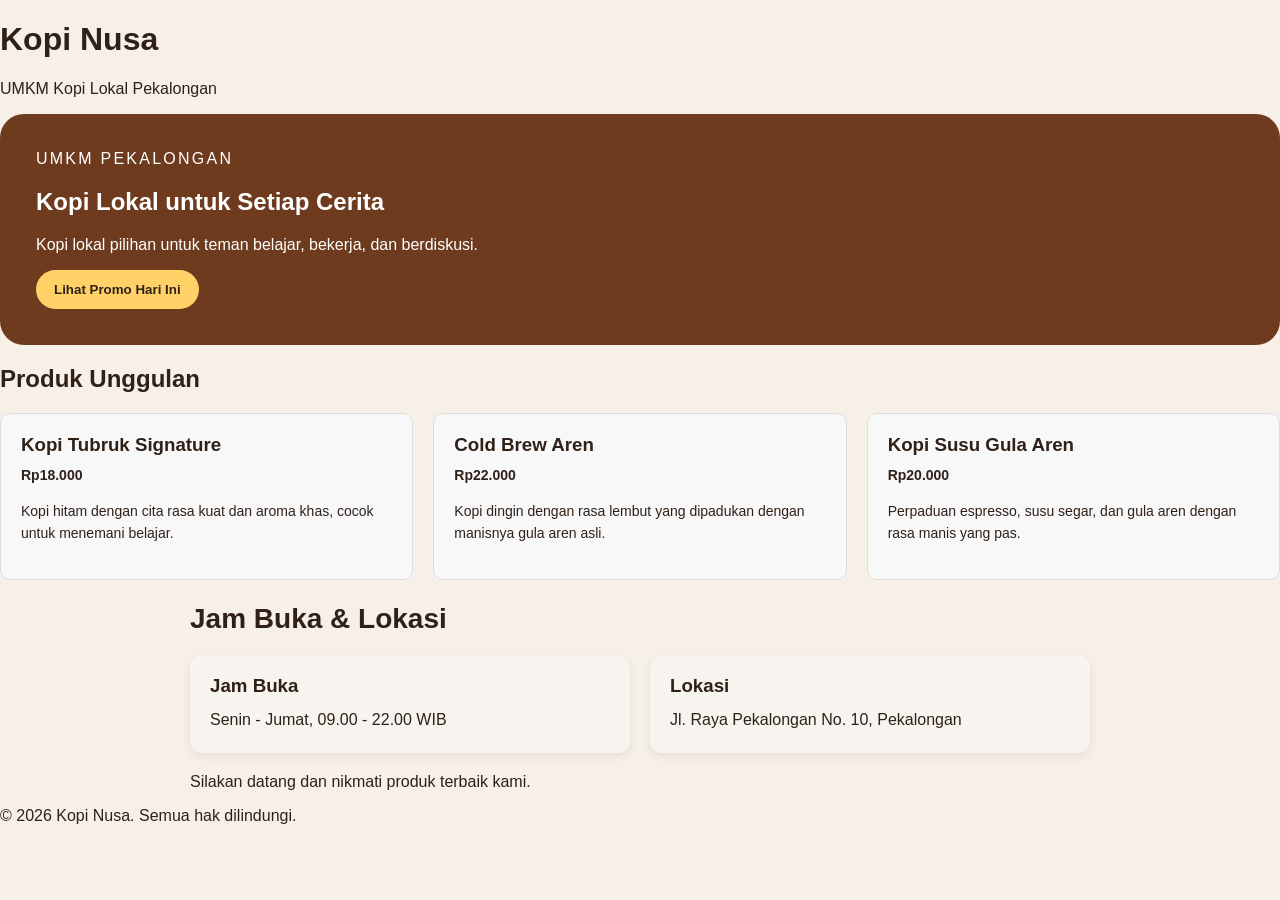
==== index.html @ c96f9584 "feat: tambah informasi lokasi UMKM" ====
<!DOCTYPE html>
<html lang="id">
<head>
    <meta charset="UTF-8">
    <meta name="viewport" content="width=device-width, initial-scale=1.0">
    <title>Kopi Nusa - Website UMKM</title>
    <link rel="stylesheet" href="css/style.css">
</head>
<body>

    <header class="header">
        <div class="container">
            <h1>Kopi Nusa</h1>
            <p>UMKM Kopi Lokal Pekalongan</p>
        </div>
    </header>

    <main>
        <section class="hero">
            <div class="container">
                <p class="eyebrow">UMKM Pekalongan</p>
                <h2>Kopi Lokal untuk Setiap Cerita</h2>
                <p>
                    Kopi lokal pilihan untuk teman belajar,
                    bekerja, dan berdiskusi.
                </p>
                <button id="promoButton" type="button">
                    Lihat Promo Hari Ini
                </button>
            </div>
        </section>

        <section class="produk-section">
            <div class="container">
                <h2>Produk Unggulan</h2>

                <div class="produk">

                    <article class="card">
                        <h3>Kopi Tubruk Signature</h3>
                        <p class="harga">Rp18.000</p>
                        <p>
                            Kopi hitam dengan cita rasa kuat dan
                            aroma khas, cocok untuk menemani belajar.
                        </p>
                    </article>

                    <article class="card">
                        <h3>Cold Brew Aren</h3>
                        <p class="harga">Rp22.000</p>
                        <p>
                            Kopi dingin dengan rasa lembut yang
                            dipadukan dengan manisnya gula aren asli.
                        </p>
                    </article>

                    <article class="card">
                        <h3>Kopi Susu Gula Aren</h3>
                        <p class="harga">Rp20.000</p>
                        <p>
                            Perpaduan espresso, susu segar, dan
                            gula aren dengan rasa manis yang pas.
                        </p>
                    </article>

                </div>
            </div>
        </section>

        <section class="info-section" id="info">
            <div class="container">
                <h2>Jam Buka & Lokasi</h2>

                <div class="info-card">

                    <article class="info-item">
                        <h3>Jam Buka</h3>
                        <p>Senin - Jumat, 09.00 - 22.00 WIB</p>
                    </article>

                    <article class="info-item">
                        <h3>Lokasi</h3>
                        <p>Jl. Raya Pekalongan No. 10, Pekalongan</p>
                    </article>

                </div>

                <p class="closing-text">
                    Silakan datang dan nikmati produk terbaik kami.
                </p>
            </div>
        </section>

    </main>

    <footer class="footer">
        <p>&copy; 2026 Kopi Nusa. Semua hak dilindungi.</p>
    </footer>

    <script src="js/script.js"></script>
</body>
</html>
---- css/style.css ----
body {
  margin: 0;
  color: #2f2118;
  background: #f6f0e8;
  font-family: Arial, sans-serif;
}

.page {
  max-width: 920px;
  margin: 0 auto;
  padding: 32px 20px;
}

.hero {
  padding: 36px;
  color: white;
  background: #6f3b1f;
  border-radius: 24px;
}

.eyebrow {
  margin: 0 0 8px;
  letter-spacing: 0.14em;
  text-transform: uppercase;
}

.products {
  padding-left: 1.2rem;
}

button {
  padding: 12px 18px;
  color: #2f2118;
  font-weight: 700;
  cursor: pointer;
  background: #ffd166;
  border: 0;
  border-radius: 999px;
}

.info-section {
    max-width: 900px;
    margin:  auto;
    padding: 0 40px;
}

.info-section h2 {
    font-size: 28px;
    margin-bottom: 20px;
}

.info-card {
    display: flex;
    gap: 20px;
}

.info-item {
    flex: 1;
    background-color: #f7f3ef;
    padding: 20px;
    border-radius: 12px;
    box-shadow: 0 3px 10px rgba(0, 0, 0, 0.08);
}

.info-item h3 {
    margin-top: 0;
    margin-bottom: 10px;
}

.info-item p {
    margin: 0;
    line-height: 1.6;
}

.closing-text {
    margin-top: 20px;
}

.produk {
    display: flex;
    gap: 20px;
    flex-wrap: wrap;
}

.card {
    flex: 1;
    min-width: 200px;
    padding: 20px;
    background-color: #f8f8f8;
    border-radius: 10px;
    border: 1px solid #ddd;
}

.card h3 {
    margin-top: 0;
    margin-bottom: 8px;
}

.card p {
    line-height: 1.6;
    font-size: 14px;
}

.card .harga {
    font-weight: bold;
    margin: 5px 0 10px;
}
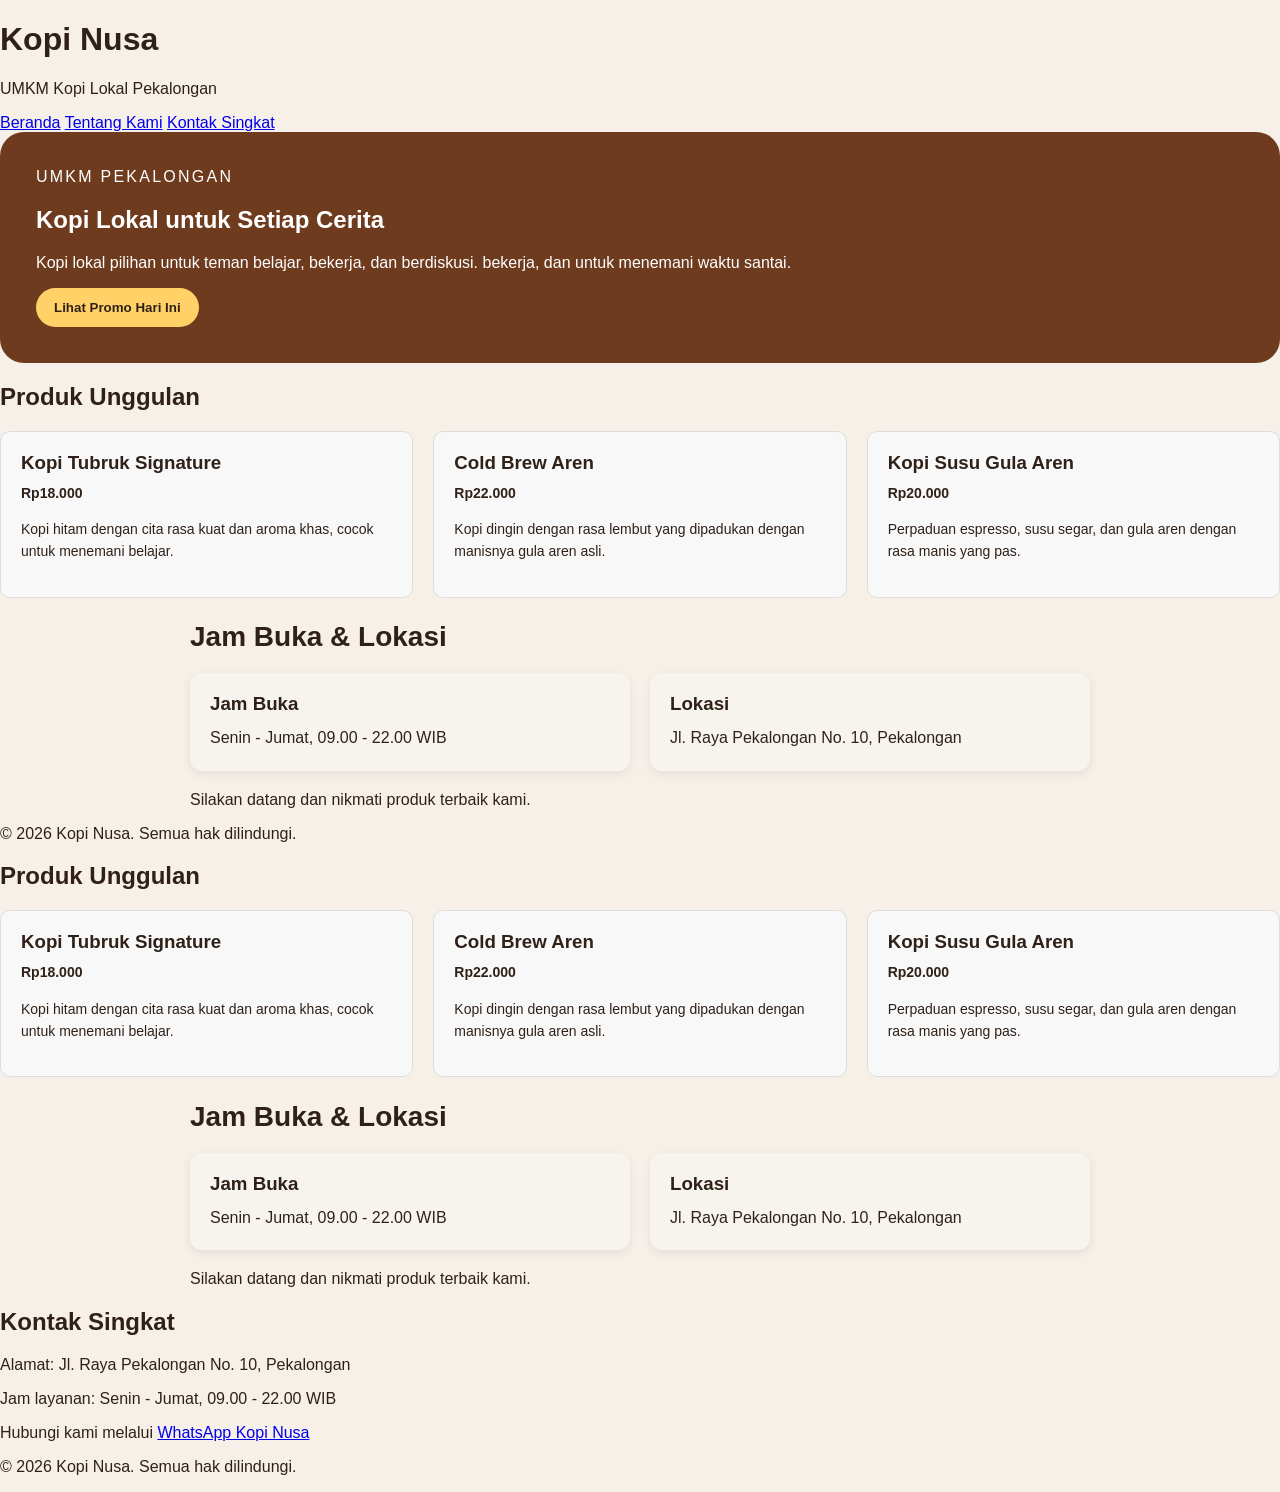
==== commit 047e4a8c: "P02 - perbaikan website" ====
--- a/index.html
+++ b/index.html
@@ -12,6 +12,12 @@
         <div class="container">
             <h1>Kopi Nusa</h1>
             <p>UMKM Kopi Lokal Pekalongan</p>
+            <nav aria-label="Navigasi utama">
+                <a href="index.html">Beranda</a>
+                <a href="tentang.html">Tentang Kami</a>
+                <a href="#kontak">Kontak Singkat</a>
+            </nav>
+
         </div>
     </header>
 
@@ -23,6 +29,8 @@
                 <p>
                     Kopi lokal pilihan untuk teman belajar,
                     bekerja, dan berdiskusi.
+                    bekerja, dan untuk menemani waktu santai.
+
                 </p>
                 <button id="promoButton" type="button">
                     Lihat Promo Hari Ini
@@ -100,3 +108,95 @@
     <script src="js/script.js"></script>
 </body>
 </html>
+
+        <section class="produk-section">
+            <div class="container">
+                <h2>Produk Unggulan</h2>
+
+                <div class="produk">
+
+                    <article class="card">
+                        <h3>Kopi Tubruk Signature</h3>
+                        <p class="harga">Rp18.000</p>
+                        <p>
+                            Kopi hitam dengan cita rasa kuat dan
+                            aroma khas, cocok untuk menemani belajar.
+                        </p>
+                    </article>
+
+                    <article class="card">
+                        <h3>Cold Brew Aren</h3>
+                        <p class="harga">Rp22.000</p>
+                        <p>
+                            Kopi dingin dengan rasa lembut yang
+                            dipadukan dengan manisnya gula aren asli.
+                        </p>
+                    </article>
+
+                    <article class="card">
+                        <h3>Kopi Susu Gula Aren</h3>
+                        <p class="harga">Rp20.000</p>
+                        <p>
+                            Perpaduan espresso, susu segar, dan
+                            gula aren dengan rasa manis yang pas.
+                        </p>
+                    </article>
+
+                </div>
+            </div>
+        </section>
+        
+        <section class="info-section" id="info">
+            <div class="container">
+                <h2>Jam Buka & Lokasi</h2>
+
+                <div class="info-card">
+
+                    <article class="info-item">
+                        <h3>Jam Buka</h3>
+                        <p>Senin - Jumat, 09.00 - 22.00 WIB</p>
+                    </article>
+
+                    <article class="info-item">
+                        <h3>Lokasi</h3>
+                        <p>Jl. Raya Pekalongan No. 10, Pekalongan</p>
+                    </article>
+
+                </div>
+
+                <p class="closing-text">
+                    Silakan datang dan nikmati produk terbaik kami.
+                </p>
+            </div>
+        </section>
+
+        </section>
+
+<section class="kontak-section" id="kontak">
+    <div class="container">
+        <h2>Kontak Singkat</h2>
+
+        <p>Alamat: Jl. Raya Pekalongan No. 10, Pekalongan</p>
+        <p>Jam layanan: Senin - Jumat, 09.00 - 22.00 WIB</p>
+
+        <p>
+            Hubungi kami melalui
+            <a href="https://wa.me/085701962566">
+                WhatsApp Kopi Nusa
+            </a>
+        </p>
+    </div>
+</section>
+
+</main>
+
+    </main>
+
+    <footer class="footer">
+        <p>&copy; 2026 Kopi Nusa. Semua hak dilindungi.</p>
+    </footer>
+
+    <script src="js/script.js"></script>
+</body>
+</html>
+
--- a/css/style.css
+++ b/css/style.css
@@ -104,4 +104,16 @@
 .card .harga {
     font-weight: bold;
     margin: 5px 0 10px;
-}+}
+
+.skip-link { position: absolute; left: -9999px; padding: 8px 12px; color: white; background: #2f2118; }
+.skip-link:focus { top: 8px; left: 8px; }
+.site-header { padding: 16px 20px; background: white; border-bottom: 1px solid #dccbbc; }
+.nav { max-width: 920px; margin: 0 auto; }
+.brand { display: inline-block; margin-bottom: 8px; color: #4b2715; font-weight: 800; text-decoration: none; }
+.nav ul { padding: 0; margin: 0; list-style: none; }
+.nav li { display: inline-block; margin-right: 12px; }
+.nav a[aria-current="page"] { font-weight: 800; }
+a:focus-visible,
+button:focus-visible { outline: 3px solid #2563eb; outline-offset: 3px; }
+.site-footer { padding: 24px 20px; color: white; text-align: center; background: #2f2118; }
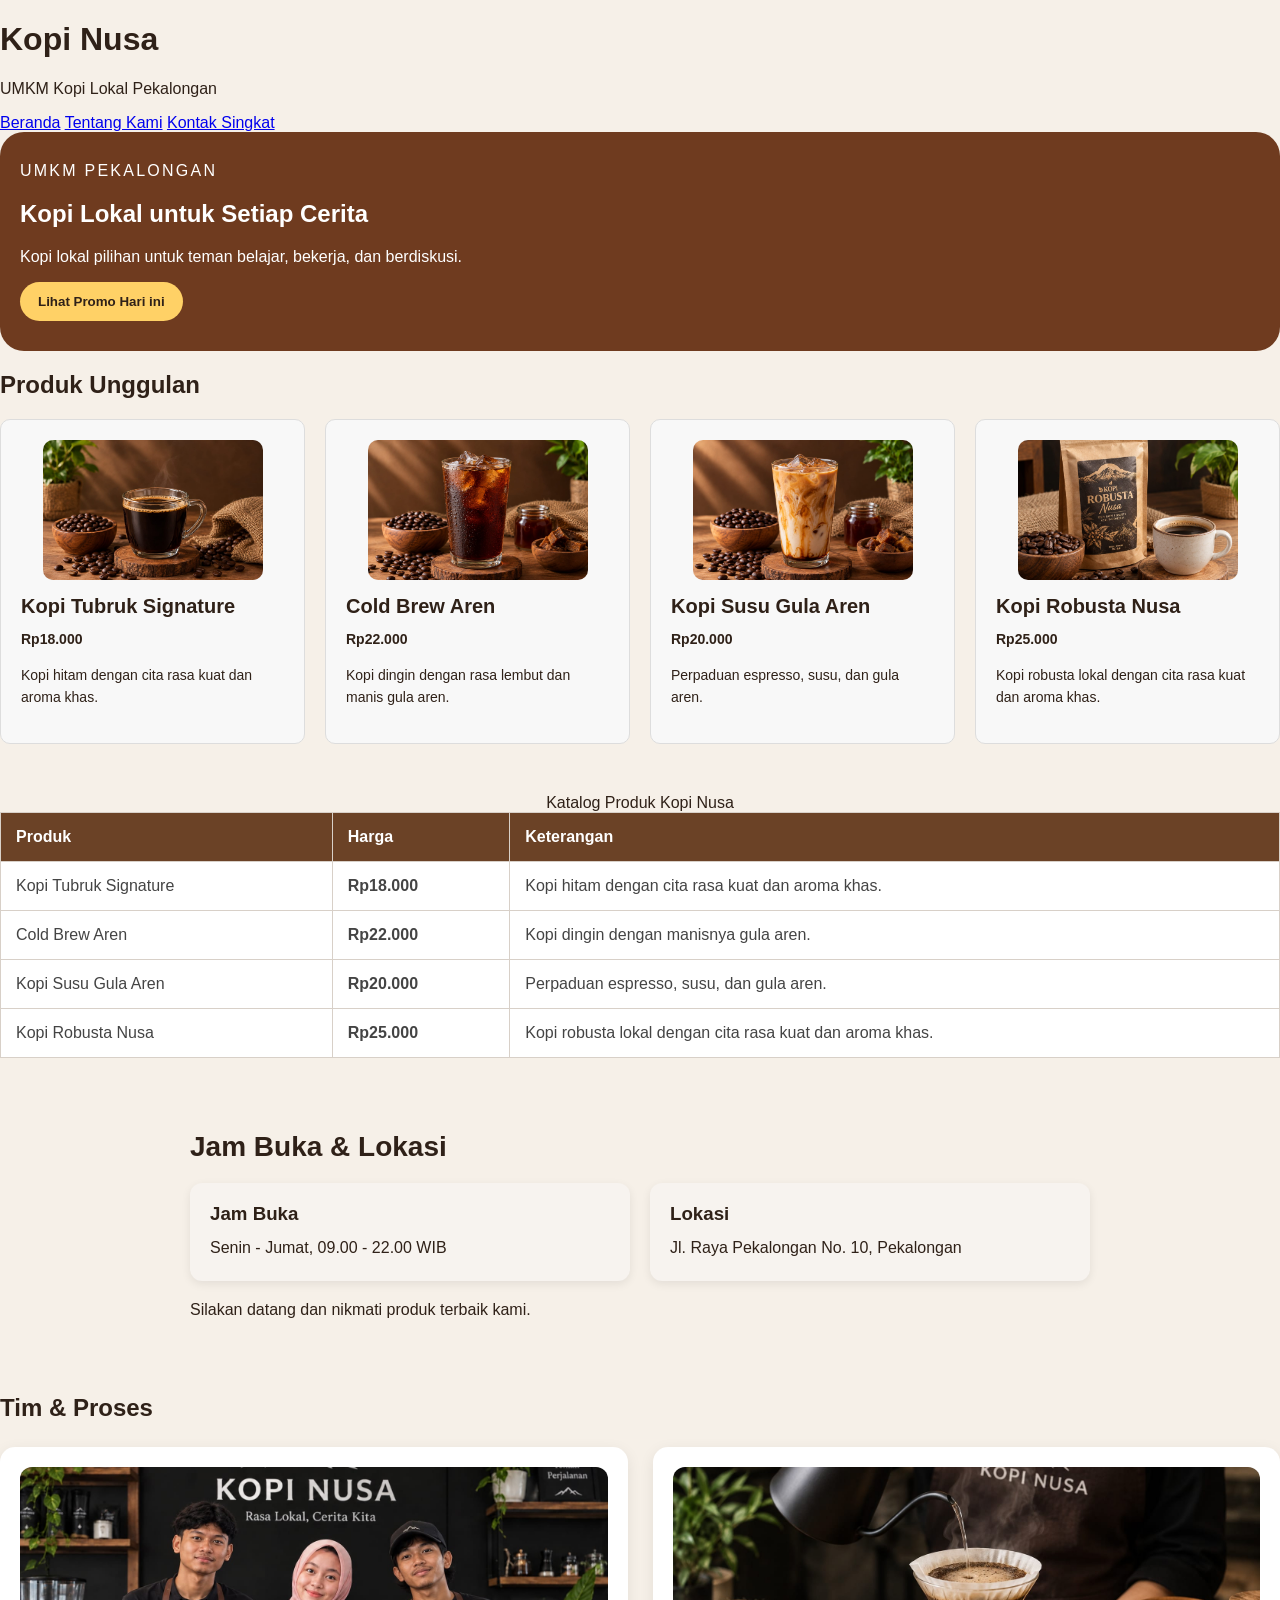
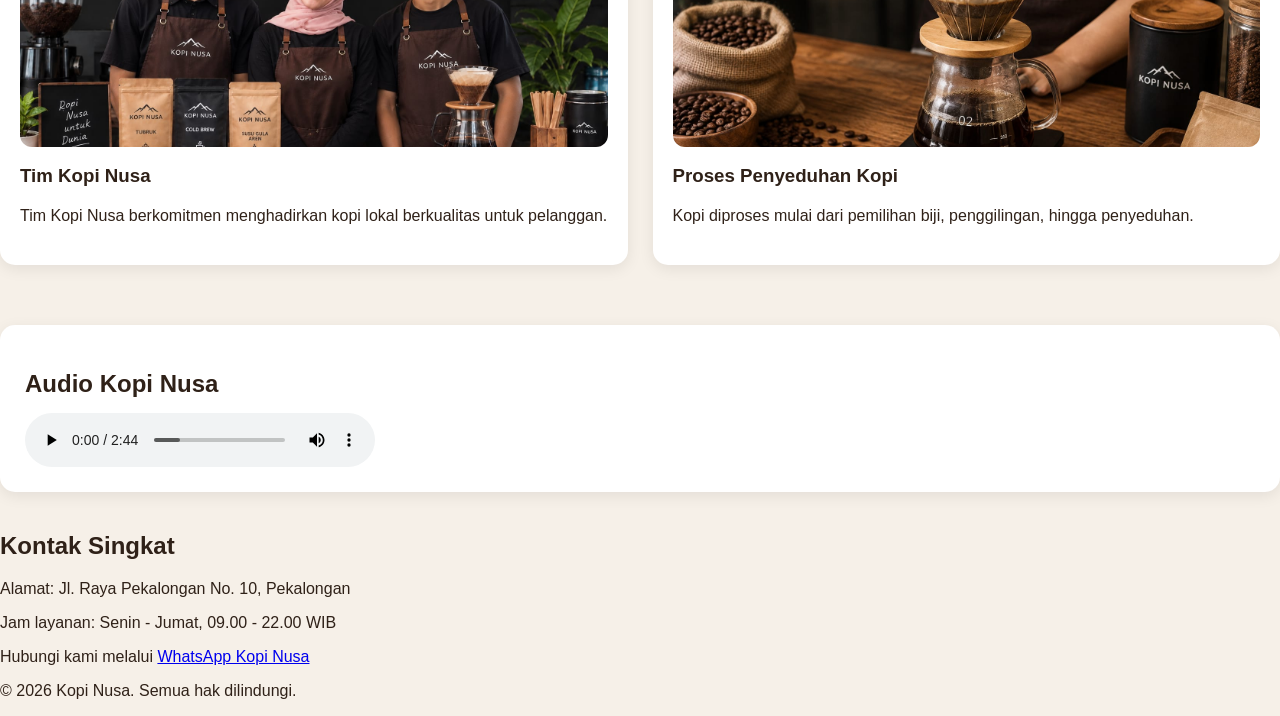
==== commit 19723410: "Menambahkan produk galeri aset tim proses dan audio" ====
--- a/index.html
+++ b/index.html
@@ -6,171 +6,176 @@
     <title>Kopi Nusa - Website UMKM</title>
     <link rel="stylesheet" href="css/style.css">
 </head>
+
 <body>
 
-    <header class="header">
-        <div class="container">
-            <h1>Kopi Nusa</h1>
-            <p>UMKM Kopi Lokal Pekalongan</p>
-            <nav aria-label="Navigasi utama">
-                <a href="index.html">Beranda</a>
-                <a href="tentang.html">Tentang Kami</a>
-                <a href="#kontak">Kontak Singkat</a>
-            </nav>
+<header class="header">
+    <div class="container">
+        <h1>Kopi Nusa</h1>
+        <p>UMKM Kopi Lokal Pekalongan</p>
+
+        <nav aria-label="Navigasi utama">
+            <a href="index.html">Beranda</a>
+            <a href="tentang.html">Tentang Kami</a>
+            <a href="#kontak">Kontak Singkat</a>
+        </nav>
+    </div>
+</header>
+
+<main>
+
+<section class="hero">
+    <div class="container">
+        <p class="eyebrow">UMKM Pekalongan</p>
+        <h2>Kopi Lokal untuk Setiap Cerita</h2>
+        <p>Kopi lokal pilihan untuk teman belajar, bekerja, dan berdiskusi.</p>
+        <button id="promoButton"type="button">Lihat Promo Hari ini</button>
+    </div>
+</section>
+
+<section class="produk-section"id="produk">
+    <div class="container">
+        <h2>Produk Unggulan</h2>
+
+        <div class="produk">
+
+            <article class="card">
+                <img src="assets/images/kopi tubruk signature.jpeg" alt="Kopi Tubruk Signature">
+                <h3>Kopi Tubruk Signature</h3>
+                <p class="harga">Rp18.000</p>
+                <p>Kopi hitam dengan cita rasa kuat dan aroma khas.</p>
+            </article>
+
+            <article class="card">
+                <img src="assets/images/cold brew aren.jpeg" alt="Cold Brew Aren">
+                <h3>Cold Brew Aren</h3>
+                <p class="harga">Rp22.000</p>
+                <p>Kopi dingin dengan rasa lembut dan manis gula aren.</p>
+            </article>
+
+            <article class="card">
+                <img src="assets/images/kopi susu gula aren.jpeg" alt="Kopi Susu Gula Aren">
+                <h3>Kopi Susu Gula Aren</h3>
+                <p class="harga">Rp20.000</p>
+                <p>Perpaduan espresso, susu, dan gula aren.</p>
+            </article>
+
+            <article class="card">
+                <img src="assets/images/kopi robusta.jpeg" alt="Kopi Robusta Nusa">
+                <h3>Kopi Robusta Nusa</h3>
+                <p class="harga">Rp25.000</p>
+                <p>Kopi robusta lokal dengan cita rasa kuat dan aroma khas.</p>
+            </article>
 
         </div>
-    </header>
-
-    <main>
-        <section class="hero">
-            <div class="container">
-                <p class="eyebrow">UMKM Pekalongan</p>
-                <h2>Kopi Lokal untuk Setiap Cerita</h2>
+    </div>
+</section>
+
+<section class="katalog-section">
+    <div class="container">
+        
+
+        <table>
+            <caption> Katalog Produk Kopi Nusa</caption>
+            <thead>
+                <tr>
+                    <th scope="col">Produk</th>
+                    <th scope="col">Harga</th>
+                    <th scope="col">Keterangan</th>
+                </tr>
+            </thead>
+
+            <tbody>
+                <tr>
+                    <td>Kopi Tubruk Signature</td>
+                    <td>Rp18.000</td>
+                    <td>Kopi hitam dengan cita rasa kuat dan aroma khas.</td>
+                </tr>
+
+                <tr>
+                    <td>Cold Brew Aren</td>
+                    <td>Rp22.000</td>
+                    <td>Kopi dingin dengan manisnya gula aren.</td>
+                </tr>
+
+                <tr>
+                    <td>Kopi Susu Gula Aren</td>
+                    <td>Rp20.000</td>
+                    <td>Perpaduan espresso, susu, dan gula aren.</td>
+                </tr>
+
+                <tr>
+                    <td>Kopi Robusta Nusa</td>
+                    <td>Rp25.000</td>
+                    <td>Kopi robusta lokal dengan cita rasa kuat dan aroma khas.</td>
+                </tr>
+            </tbody>
+        </table>
+    </div>
+</section>
+
+<section class="info-section" id="info">
+    <div class="container">
+        <h2>Jam Buka & Lokasi</h2>
+
+        <div class="info-card">
+
+            <article class="info-item">
+                <h3>Jam Buka</h3>
+                <p>Senin - Jumat, 09.00 - 22.00 WIB</p>
+            </article>
+
+            <article class="info-item">
+                <h3>Lokasi</h3>
+                <p>Jl. Raya Pekalongan No. 10, Pekalongan</p>
+            </article>
+
+        </div>
+
+        <p class="closing-text">
+            Silakan datang dan nikmati produk terbaik kami.
+        </p>
+    </div>
+</section>
+
+<section class="tim-proses-section">
+    <div class="container">
+        <h2>Tim & Proses</h2>
+
+        <div class="tim-proses">
+            <article class="tim-proses-card">
+                <img src="assets/images/foto teamm.jpeg"
+                     alt="Tim Kopi Nusa">
+                <h3>Tim Kopi Nusa</h3>
                 <p>
-                    Kopi lokal pilihan untuk teman belajar,
-                    bekerja, dan berdiskusi.
-                    bekerja, dan untuk menemani waktu santai.
-
+                    Tim Kopi Nusa berkomitmen menghadirkan kopi lokal
+                    berkualitas untuk pelanggan.
                 </p>
-                <button id="promoButton" type="button">
-                    Lihat Promo Hari Ini
-                </button>
-            </div>
-        </section>
-
-        <section class="produk-section">
-            <div class="container">
-                <h2>Produk Unggulan</h2>
-
-                <div class="produk">
-
-                    <article class="card">
-                        <h3>Kopi Tubruk Signature</h3>
-                        <p class="harga">Rp18.000</p>
-                        <p>
-                            Kopi hitam dengan cita rasa kuat dan
-                            aroma khas, cocok untuk menemani belajar.
-                        </p>
-                    </article>
-
-                    <article class="card">
-                        <h3>Cold Brew Aren</h3>
-                        <p class="harga">Rp22.000</p>
-                        <p>
-                            Kopi dingin dengan rasa lembut yang
-                            dipadukan dengan manisnya gula aren asli.
-                        </p>
-                    </article>
-
-                    <article class="card">
-                        <h3>Kopi Susu Gula Aren</h3>
-                        <p class="harga">Rp20.000</p>
-                        <p>
-                            Perpaduan espresso, susu segar, dan
-                            gula aren dengan rasa manis yang pas.
-                        </p>
-                    </article>
-
-                </div>
-            </div>
-        </section>
-
-        <section class="info-section" id="info">
-            <div class="container">
-                <h2>Jam Buka & Lokasi</h2>
-
-                <div class="info-card">
-
-                    <article class="info-item">
-                        <h3>Jam Buka</h3>
-                        <p>Senin - Jumat, 09.00 - 22.00 WIB</p>
-                    </article>
-
-                    <article class="info-item">
-                        <h3>Lokasi</h3>
-                        <p>Jl. Raya Pekalongan No. 10, Pekalongan</p>
-                    </article>
-
-                </div>
-
-                <p class="closing-text">
-                    Silakan datang dan nikmati produk terbaik kami.
+            </article>
+
+            <article class="tim-proses-card">
+                <img src="assets/images/proses penyeduhan.jpeg"
+                     alt="Proses penyeduhan kopi">
+                <h3>Proses Penyeduhan Kopi</h3>
+                <p>
+                    Kopi diproses mulai dari pemilihan biji,
+                    penggilingan, hingga penyeduhan.
                 </p>
-            </div>
-        </section>
-
-    </main>
-
-    <footer class="footer">
-        <p>&copy; 2026 Kopi Nusa. Semua hak dilindungi.</p>
-    </footer>
-
-    <script src="js/script.js"></script>
-</body>
-</html>
-
-        <section class="produk-section">
-            <div class="container">
-                <h2>Produk Unggulan</h2>
-
-                <div class="produk">
-
-                    <article class="card">
-                        <h3>Kopi Tubruk Signature</h3>
-                        <p class="harga">Rp18.000</p>
-                        <p>
-                            Kopi hitam dengan cita rasa kuat dan
-                            aroma khas, cocok untuk menemani belajar.
-                        </p>
-                    </article>
-
-                    <article class="card">
-                        <h3>Cold Brew Aren</h3>
-                        <p class="harga">Rp22.000</p>
-                        <p>
-                            Kopi dingin dengan rasa lembut yang
-                            dipadukan dengan manisnya gula aren asli.
-                        </p>
-                    </article>
-
-                    <article class="card">
-                        <h3>Kopi Susu Gula Aren</h3>
-                        <p class="harga">Rp20.000</p>
-                        <p>
-                            Perpaduan espresso, susu segar, dan
-                            gula aren dengan rasa manis yang pas.
-                        </p>
-                    </article>
-
-                </div>
-            </div>
-        </section>
-        
-        <section class="info-section" id="info">
-            <div class="container">
-                <h2>Jam Buka & Lokasi</h2>
-
-                <div class="info-card">
-
-                    <article class="info-item">
-                        <h3>Jam Buka</h3>
-                        <p>Senin - Jumat, 09.00 - 22.00 WIB</p>
-                    </article>
-
-                    <article class="info-item">
-                        <h3>Lokasi</h3>
-                        <p>Jl. Raya Pekalongan No. 10, Pekalongan</p>
-                    </article>
-
-                </div>
-
-                <p class="closing-text">
-                    Silakan datang dan nikmati produk terbaik kami.
-                </p>
-            </div>
-        </section>
-
-        </section>
+            </article>
+        </div>
+    </div>
+</section>
+
+<section class="audio-section">
+    <div class="container">
+        <h2>Audio Kopi Nusa</h2>
+        <audio controls>
+            <source src="assets/audio/lagu kopi nusa.mpeg" type="audio/mpeg">
+            Browser Anda tidak mendukung pemutar audio.
+        </audio>
+    </div>
+</section>
+
 
 <section class="kontak-section" id="kontak">
     <div class="container">
@@ -178,25 +183,20 @@
 
         <p>Alamat: Jl. Raya Pekalongan No. 10, Pekalongan</p>
         <p>Jam layanan: Senin - Jumat, 09.00 - 22.00 WIB</p>
-
         <p>
             Hubungi kami melalui
-            <a href="https://wa.me/085701962566">
-                WhatsApp Kopi Nusa
-            </a>
+            <a href="https://wa.me/085701962566">WhatsApp Kopi Nusa</a>
         </p>
     </div>
 </section>
 
 </main>
 
-    </main>
-
-    <footer class="footer">
-        <p>&copy; 2026 Kopi Nusa. Semua hak dilindungi.</p>
-    </footer>
-
-    <script src="js/script.js"></script>
+<footer class="footer">
+    <p>&copy; 2026 Kopi Nusa. Semua hak dilindungi.</p>
+</footer>
+
+<script src="js/script.js"></script>
+
 </body>
-</html>
-
+</html>
--- a/css/style.css
+++ b/css/style.css
@@ -104,6 +104,192 @@
 .card .harga {
     font-weight: bold;
     margin: 5px 0 10px;
+}
+
+.hero {
+    padding: 30px 20px;
+}
+
+.hero-image {
+    width: 220px;
+    height: 140px;
+    object-fit: cover;
+    display: block;
+    margin: 10px auto;
+    border-radius: 10px;
+}
+
+.card img {
+    width: 100%;
+    max-width: 220px;
+    height: 140px;
+    object-fit: cover;
+    display: block;
+    margin: 0 auto 15px;
+    border-radius: 10px;
+}
+
+.katalog-section {
+    padding: 50px 0;
+}
+
+.katalog-section h2 {
+    text-align: center;
+    margin-bottom: 25px;
+}
+
+.table-wrapper {
+    background: white;
+    border-radius: 15px;
+    overflow: hidden;
+    box-shadow: 0 4px 15px rgba(0, 0, 0, 0.08);
+    border: 1px solid #eee;
+}
+
+/* Katalog Produk */
+.katalog-section {
+    padding: 50px 0;
+}
+
+.katalog-section h2 {
+    text-align: center;
+    margin-bottom: 25px;
+}
+
+.table-wrapper {
+    background: white;
+    border-radius: 15px;
+    overflow: hidden;
+    box-shadow: 0 4px 15px rgba(0, 0, 0, 0.08);
+}
+
+.katalog-section table {
+    width: 100%;
+    border-collapse: collapse;
+}
+
+.katalog-section th,
+.katalog-section td {
+    border: 1px solid #d8d0c8;
+    padding: 15px;
+    text-align: left;
+}
+
+.katalog-section th {
+    background: #6b4226;
+    color: white;
+    font-weight: 600;
+}
+
+.katalog-section td {
+    background: #fff;
+    color: #444;
+}
+
+.katalog-section tbody tr:hover td {
+    background: #faf6f2;
+}
+
+.katalog-section td:nth-child(2) {
+    font-weight: 600;
+    white-space: nowrap;
+}
+
+.katalog-section tbody tr:last-child td {
+    border-bottom: n
+
+}
+
+.produk .card h3 {
+    font-size: 1.25rem;
+    font-weight: 700;
+    margin-bottom: 10px;
+}
+
+.promo-button {
+    display: inline-block;
+    background: #d4a017;
+    color: white;
+    padding: 12px 20px;
+    border-radius: 8px;
+    text-decoration: none;
+    font-weight: 600;
+}
+
+.promo-button:hover {
+    background: #b8860b;
+}
+
+.audio-section {
+    padding: 40px 0;
+    text-align: center;
+}
+
+.audio-section h2 {
+    margin-bottom: 20px;
+}
+
+.audio-section audio {
+    width: 100%;
+    max-width: 500px;
+}
+
+.audio-section {
+    padding: 20px 0;
+}
+
+.audio-section .container {
+    background: white;
+    padding: 25px;
+    border-radius: 15px;
+    box-shadow: 0 4px 15px rgba(0, 0, 0, 0.08);
+}
+
+.audio-section h2 {
+    text-align: left;
+    margin-bottom: 15px;
+}
+
+.audio-section audio {
+    width: 350px;
+    display: block;
+}
+
+.tim-proses-section {
+    padding: 40px 0;
+}
+
+.tim-proses-section h2 {
+    margin-bottom: 25px;
+}
+
+.tim-proses {
+    display: grid;
+    grid-template-columns: 1fr 1fr;
+    gap: 25px;
+}
+
+.tim-proses-card {
+    background: white;
+    padding: 20px;
+    border-radius: 15px;
+    box-shadow: 0 4px 15px rgba(0, 0, 0, 0.08);
+}
+
+.tim-proses-card img {
+    width: 100%;
+    height: 280px;
+    object-fit: cover;
+    border-radius: 12px;
+    display: block;
+}
+
+.tim-proses-card h3 {
+    margin: 18px 0 8px;
+}
+
+.tim-proses-card p {
+    line-height: 1.6;
 }
 
 .skip-link { position: absolute; left: -9999px; padding: 8px 12px; color: white; background: #2f2118; }
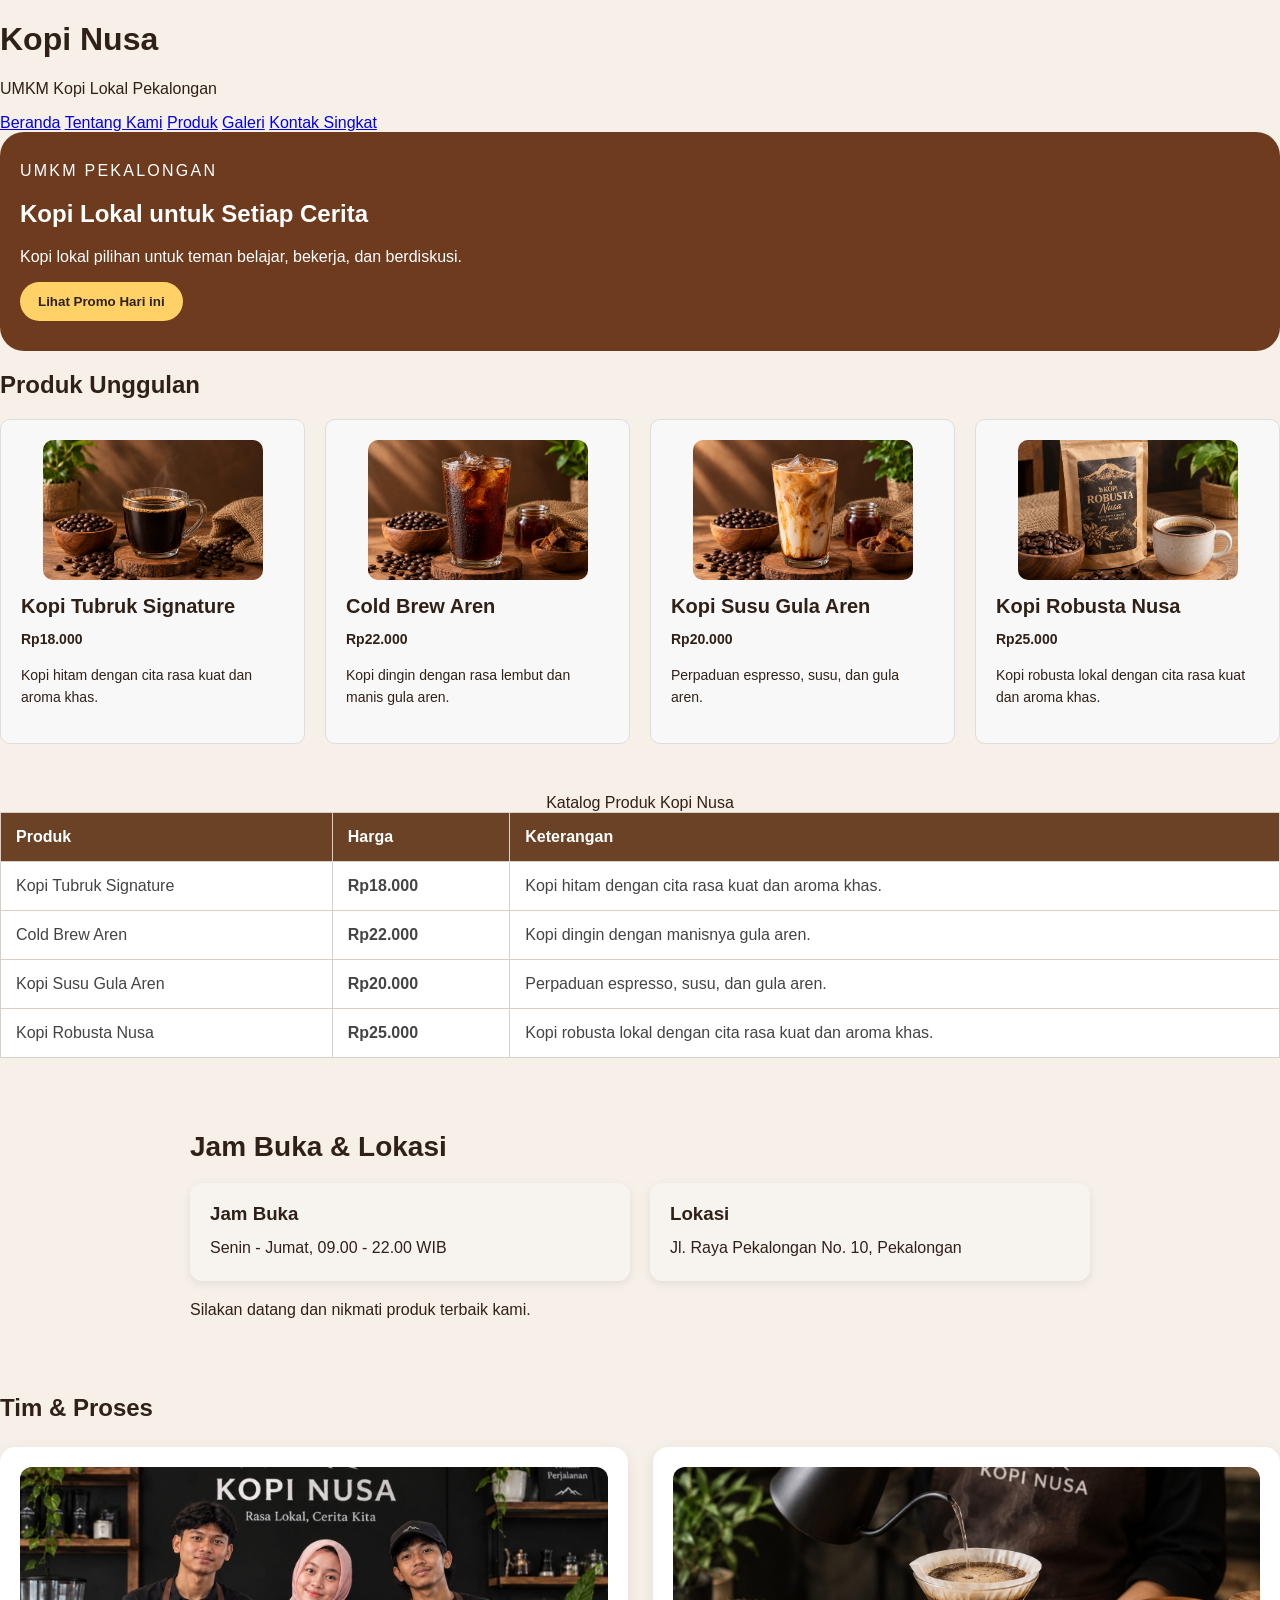
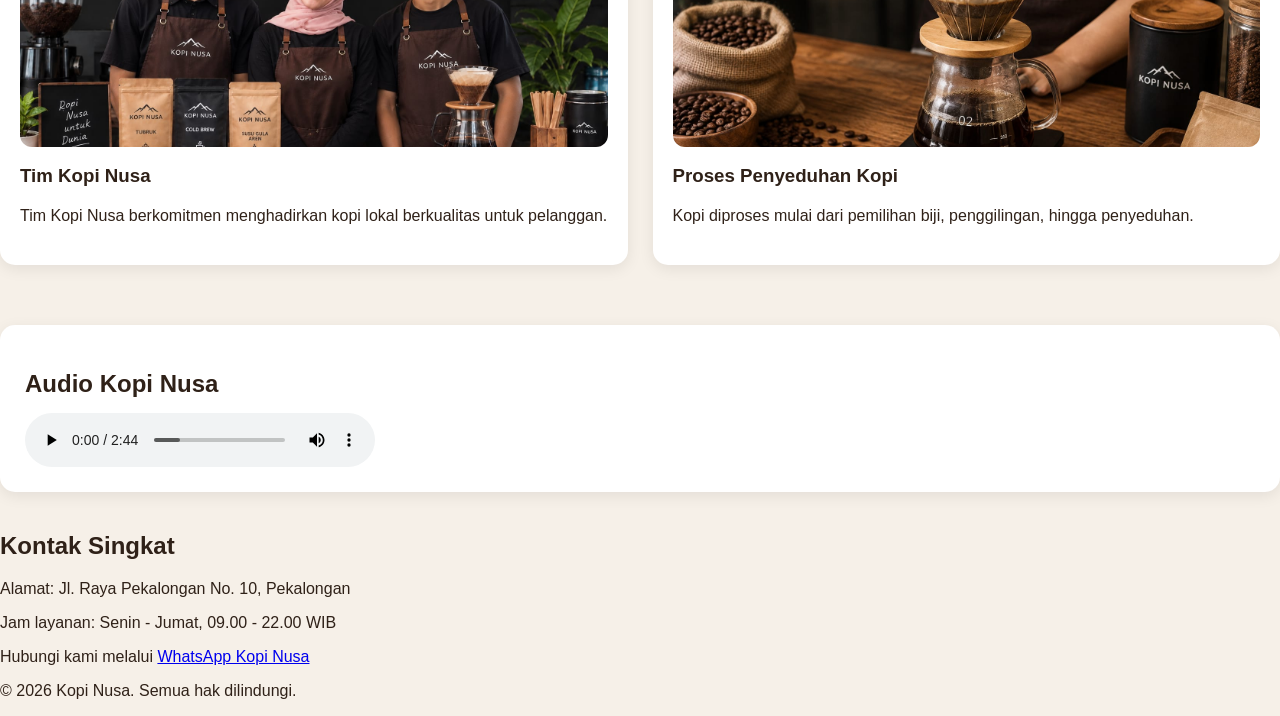
==== commit bc0111f1: "mMenambahkan navigasi produk dan galeri" ====
--- a/index.html
+++ b/index.html
@@ -17,6 +17,8 @@
         <nav aria-label="Navigasi utama">
             <a href="index.html">Beranda</a>
             <a href="tentang.html">Tentang Kami</a>
+            <a href="produk.html">Produk</a>
+            <a href="galeri.html">Galeri</a>
             <a href="#kontak">Kontak Singkat</a>
         </nav>
     </div>
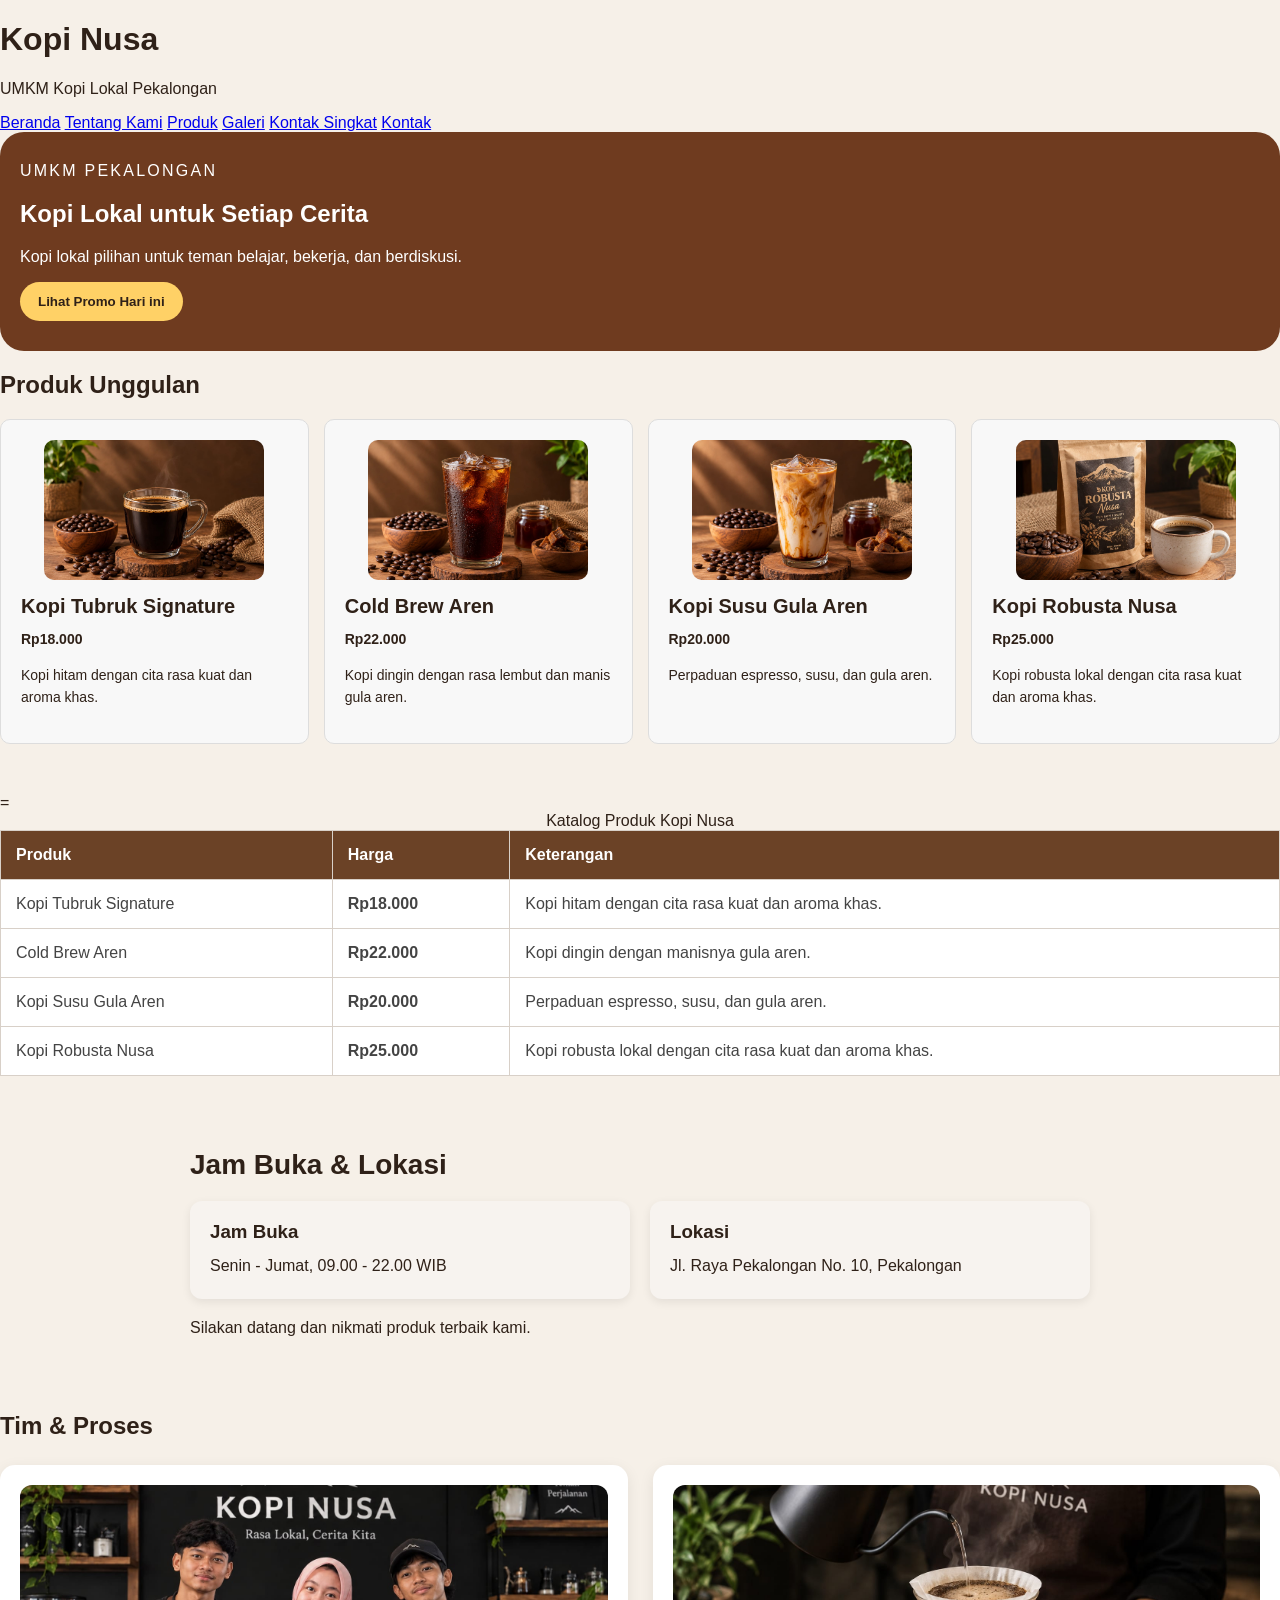
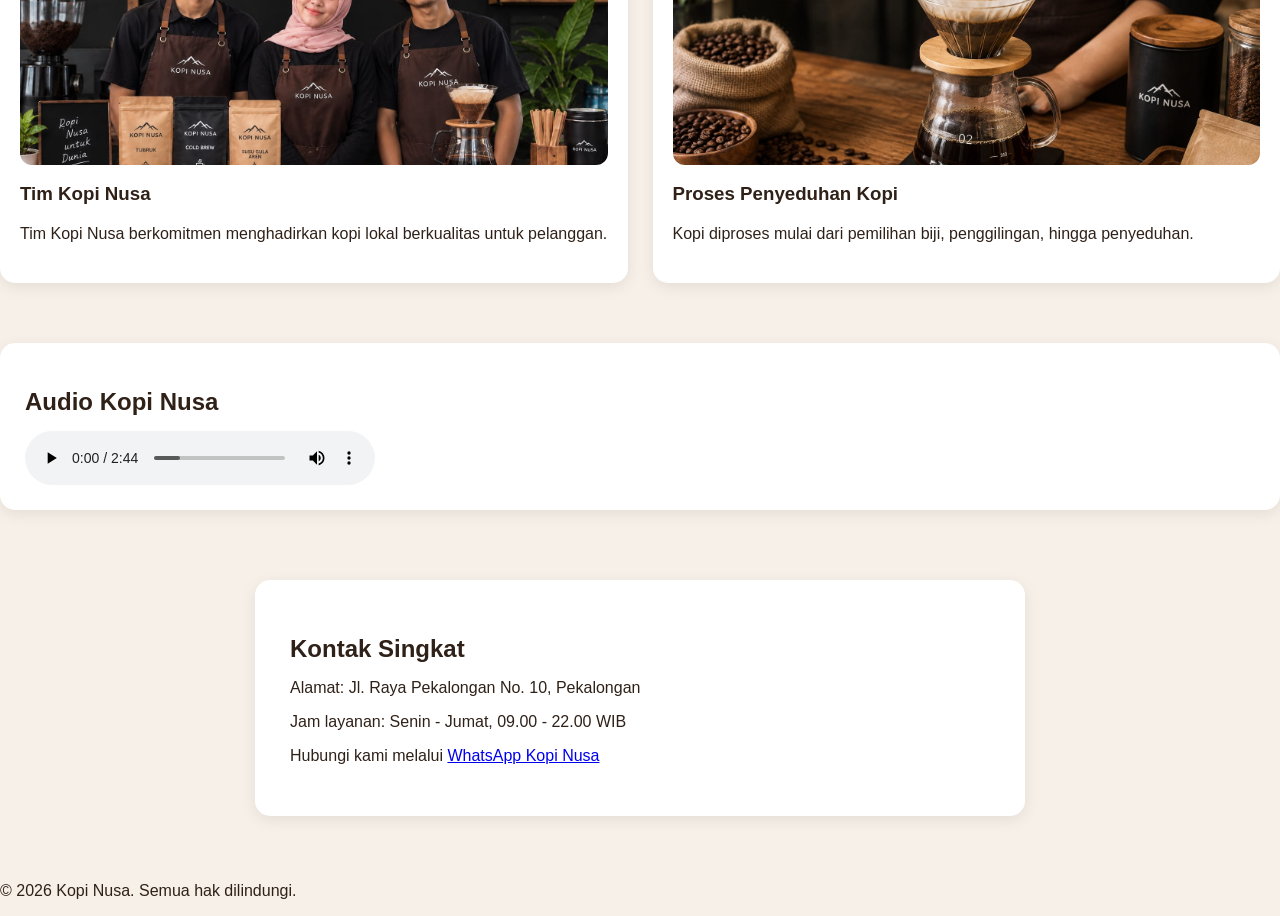
==== commit 882e0c13: "P04: tambah form kontak dan aksesibilitas" ====
--- a/index.html
+++ b/index.html
@@ -13,13 +13,14 @@
     <div class="container">
         <h1>Kopi Nusa</h1>
         <p>UMKM Kopi Lokal Pekalongan</p>
-
+    
         <nav aria-label="Navigasi utama">
             <a href="index.html">Beranda</a>
             <a href="tentang.html">Tentang Kami</a>
             <a href="produk.html">Produk</a>
             <a href="galeri.html">Galeri</a>
-            <a href="#kontak">Kontak Singkat</a>
+            <a href="index.html#kontak">Kontak Singkat</a>
+            <a href="kontak.html">Kontak</a>
         </nav>
     </div>
 </header>
@@ -74,9 +75,7 @@
 </section>
 
 <section class="katalog-section">
-    <div class="container">
-        
-
+    <div class="container">=
         <table>
             <caption> Katalog Produk Kopi Nusa</caption>
             <thead>
--- a/css/style.css
+++ b/css/style.css
@@ -290,6 +290,96 @@
 
 .tim-proses-card p {
     line-height: 1.6;
+}
+
+.produk {
+    display: grid;
+    grid-template-columns: repeat(4, 1fr);
+    gap: 15px;
+}
+
+.kontak-section {
+    padding: 50px 20px;
+}
+
+.kontak-section .container {
+    max-width: 700px;
+    margin: 0 auto;
+    background: white;
+    padding: 35px;
+    border-radius: 15px;
+    box-shadow: 0 4px 15px rgba(0, 0, 0, 0.08);
+}
+
+.kontak-section h2 {
+    margin-bottom: 10px;
+}
+
+.kontak-section form {
+    margin-top: 25px;
+}
+
+.kontak-section form > div {
+    margin-bottom: 18px;
+}
+
+.kontak-section label {
+    display: block;
+    margin-bottom: 7px;
+    font-weight: 600;
+}
+
+.kontak-section input[type="text"],
+.kontak-section input[type="email"],
+.kontak-section input[type="tel"],
+.kontak-section textarea {
+    width: 100%;
+    padding: 11px 13px;
+    border: 1px solid #ccc;
+    border-radius: 8px;
+    font-size: 16px;
+    box-sizing: border-box;
+}
+
+.kontak-section textarea {
+    resize: vertical;
+}
+
+.kontak-section fieldset {
+    border: 1px solid #ccc;
+    border-radius: 10px;
+    padding: 18px;
+    margin: 20px 0;
+}
+
+.kontak-section legend {
+    font-weight: 600;
+    padding: 0 8px;
+}
+
+.kontak-section fieldset div {
+    margin: 10px 0;
+}
+
+.kontak-section fieldset label {
+    display: inline;
+    margin-left: 5px;
+    font-weight: normal;
+}
+
+.kontak-section button {
+    background: #f2b01e;
+    color: #222;
+    border: none;
+    padding: 12px 25px;
+    border-radius: 25px;
+    font-size: 16px;
+    font-weight: 600;
+    cursor: pointer;
+}
+
+.kontak-section button:hover {
+    opacity: 0.9;
 }
 
 .skip-link { position: absolute; left: -9999px; padding: 8px 12px; color: white; background: #2f2118; }
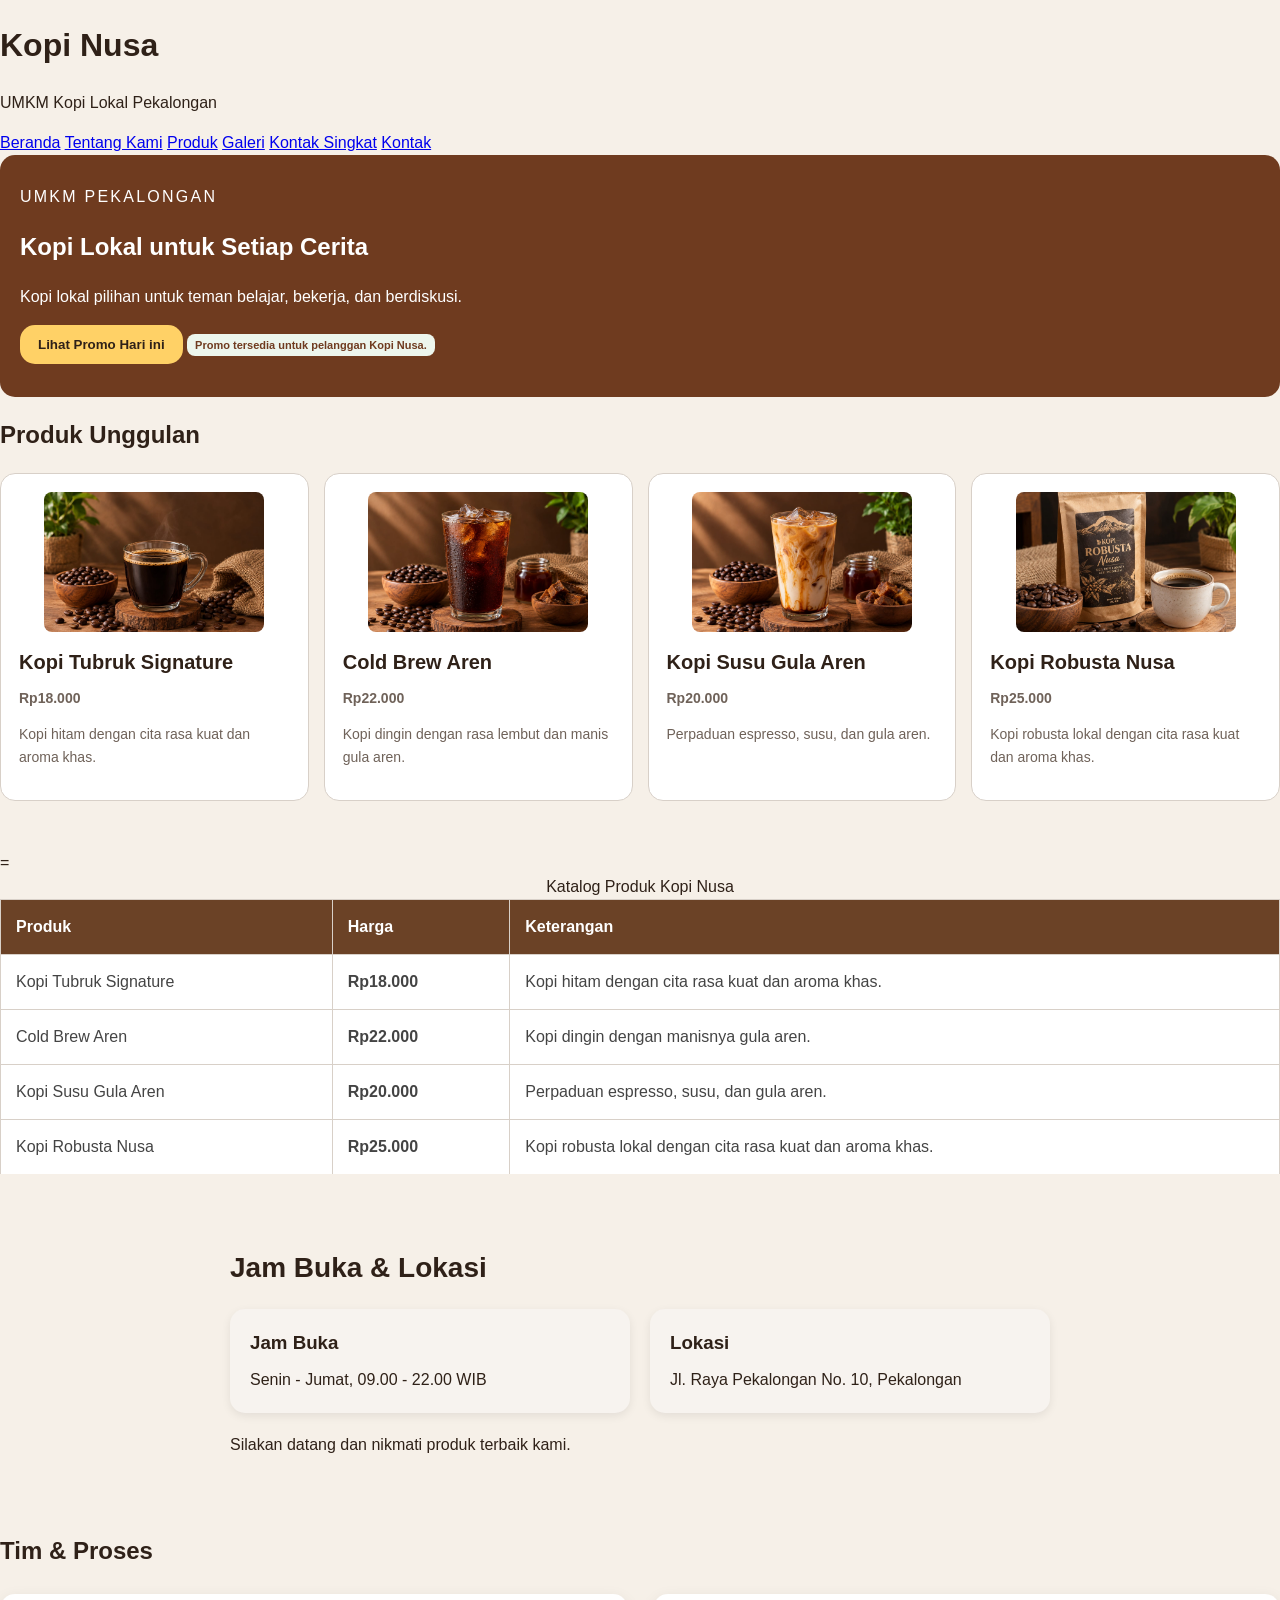
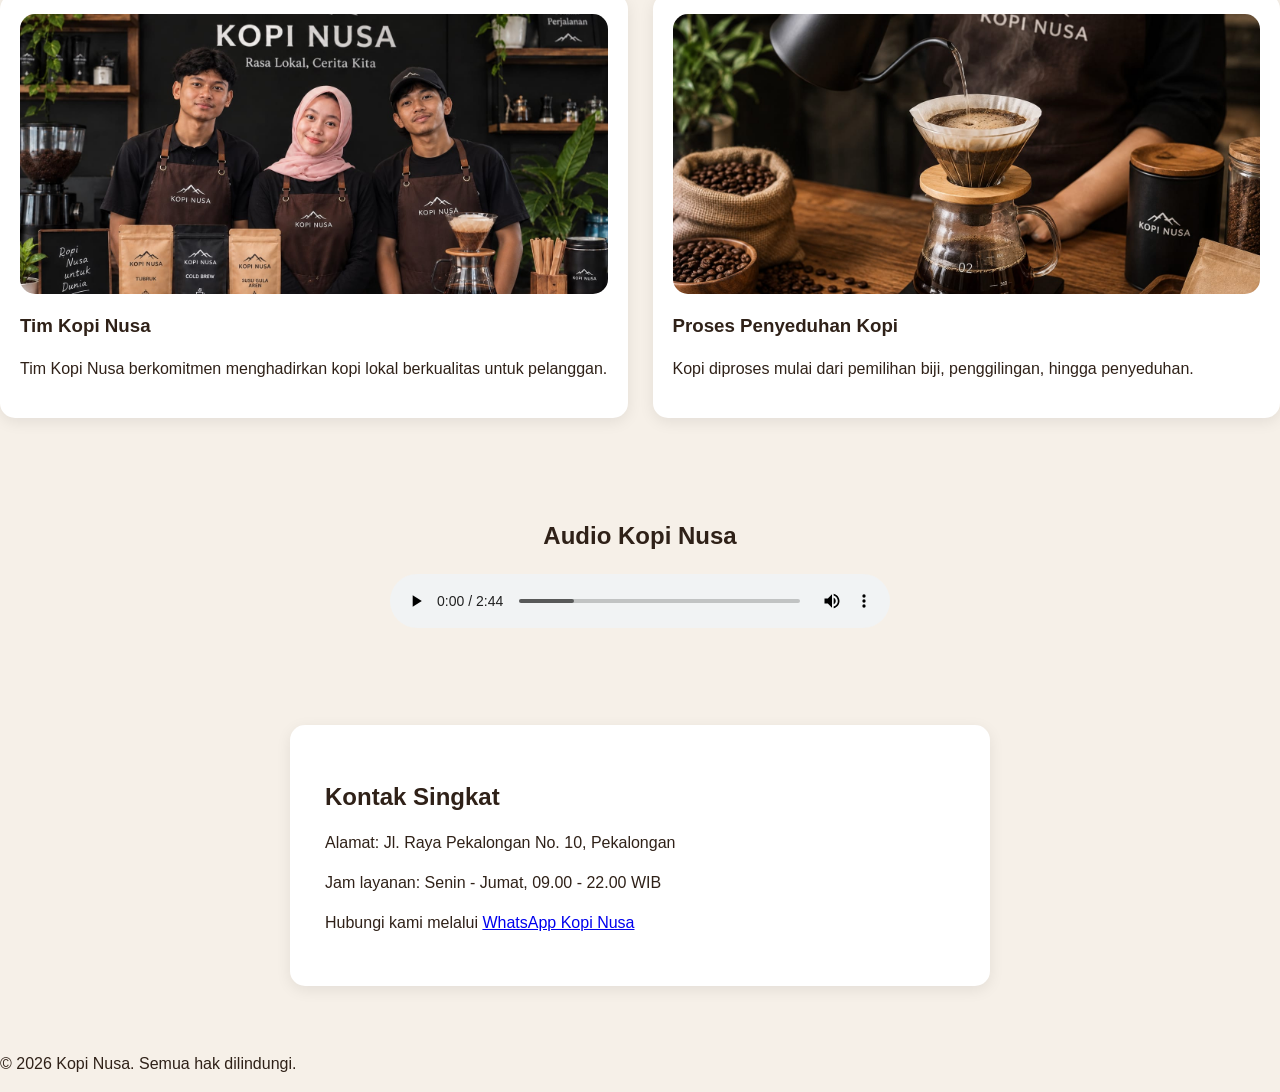
==== commit 6d6ec7a0: "P05: revisi design token dan audit CSS" ====
--- a/index.html
+++ b/index.html
@@ -33,6 +33,7 @@
         <h2>Kopi Lokal untuk Setiap Cerita</h2>
         <p>Kopi lokal pilihan untuk teman belajar, bekerja, dan berdiskusi.</p>
         <button id="promoButton"type="button">Lihat Promo Hari ini</button>
+        <p class="status-success"> Promo tersedia untuk pelanggan Kopi Nusa.</p>
     </div>
 </section>
 
--- a/css/style.css
+++ b/css/style.css
@@ -1,46 +1,72 @@
+:root {
+    --color-primary: #6f3b1f;
+    --color-primary-strong: #4b2715;
+    --color-background: #f6f0e8;
+    --color-text: #2f2118;
+    --color-muted: #6f6259;
+    --color-surface: #ffffff;
+    --color-border: #d8d0c8;
+    --color-focus: #ffd166;
+    --color-success: #6f3b1f;
+    --color-accent: #ffd166;
+
+    --space-1: 8px;
+    --space-2: 12px;
+    --space-3: 18px;
+    --space-4: 24px;
+
+    --radius-sm: 8px;
+    --radius-md: 15px;
+}
+
+* {
+    box-sizing: border-box;
+}
+
 body {
-  margin: 0;
-  color: #2f2118;
-  background: #f6f0e8;
-  font-family: Arial, sans-serif;
+    margin: 0;
+    color: var(--color-text);
+    background: var(--color-background);
+    font-family: Arial, sans-serif;
+    line-height: 1.5;
 }
 
 .page {
-  max-width: 920px;
-  margin: 0 auto;
-  padding: 32px 20px;
+    max-width: 920px;
+    margin: 0 auto;
+    padding: 32px 20px;
 }
 
 .hero {
-  padding: 36px;
-  color: white;
-  background: #6f3b1f;
-  border-radius: 24px;
+    padding: 30px 20px;
+    color: white;
+    background: var(--color-primary);
+    border-radius: var(--radius-md);
 }
 
 .eyebrow {
-  margin: 0 0 8px;
-  letter-spacing: 0.14em;
-  text-transform: uppercase;
+    margin: 0 0 8px;
+    letter-spacing: 0.14em;
+    text-transform: uppercase;
 }
 
 .products {
-  padding-left: 1.2rem;
+    padding-left: 1.2rem;
 }
 
 button {
-  padding: 12px 18px;
-  color: #2f2118;
-  font-weight: 700;
-  cursor: pointer;
-  background: #ffd166;
-  border: 0;
-  border-radius: 999px;
+    padding: 12px 18px;
+    color: var(--color-text);
+    font-weight: 700;
+    cursor: pointer;
+    background: var(--color-accent);
+    border: 0;
+    border-radius: var(--radius-md);
 }
 
 .info-section {
     max-width: 900px;
-    margin:  auto;
+    margin: auto;
     padding: 0 40px;
 }
 
@@ -58,7 +84,7 @@
     flex: 1;
     background-color: #f7f3ef;
     padding: 20px;
-    border-radius: 12px;
+    border-radius: var(--radius-md);
     box-shadow: 0 3px 10px rgba(0, 0, 0, 0.08);
 }
 
@@ -77,18 +103,17 @@
 }
 
 .produk {
-    display: flex;
-    gap: 20px;
+    display: grid;
+    grid-template-columns: repeat(4, 1fr);
+    gap: 15px;
     flex-wrap: wrap;
 }
 
 .card {
-    flex: 1;
-    min-width: 200px;
-    padding: 20px;
-    background-color: #f8f8f8;
-    border-radius: 10px;
-    border: 1px solid #ddd;
+    padding: var(--space-3);
+    background-color: var(--color-surface);
+    border: 1px solid var(--color-border);
+    border-radius: var(--radius-md);
 }
 
 .card h3 {
@@ -97,6 +122,7 @@
 }
 
 .card p {
+    color: var(--color-muted);
     line-height: 1.6;
     font-size: 14px;
 }
@@ -104,10 +130,6 @@
 .card .harga {
     font-weight: bold;
     margin: 5px 0 10px;
-}
-
-.hero {
-    padding: 30px 20px;
 }
 
 .hero-image {
@@ -116,7 +138,7 @@
     object-fit: cover;
     display: block;
     margin: 10px auto;
-    border-radius: 10px;
+    border-radius: var(--radius-sm);
 }
 
 .card img {
@@ -126,7 +148,7 @@
     object-fit: cover;
     display: block;
     margin: 0 auto 15px;
-    border-radius: 10px;
+    border-radius: var(--radius-sm);
 }
 
 .katalog-section {
@@ -139,28 +161,11 @@
 }
 
 .table-wrapper {
-    background: white;
-    border-radius: 15px;
+    background: var(--color-surface);
+    border-radius: var(--radius-md);
     overflow: hidden;
     box-shadow: 0 4px 15px rgba(0, 0, 0, 0.08);
-    border: 1px solid #eee;
-}
-
-/* Katalog Produk */
-.katalog-section {
-    padding: 50px 0;
-}
-
-.katalog-section h2 {
-    text-align: center;
-    margin-bottom: 25px;
-}
-
-.table-wrapper {
-    background: white;
-    border-radius: 15px;
-    overflow: hidden;
-    box-shadow: 0 4px 15px rgba(0, 0, 0, 0.08);
+    border: 1px solid var(--color-border);
 }
 
 .katalog-section table {
@@ -170,7 +175,7 @@
 
 .katalog-section th,
 .katalog-section td {
-    border: 1px solid #d8d0c8;
+    border: 1px solid var(--color-border);
     padding: 15px;
     text-align: left;
 }
@@ -182,7 +187,7 @@
 }
 
 .katalog-section td {
-    background: #fff;
+    background: var(--color-surface);
     color: #444;
 }
 
@@ -196,8 +201,7 @@
 }
 
 .katalog-section tbody tr:last-child td {
-    border-bottom: n
-
+    border-bottom: none;
 }
 
 .produk .card h3 {
@@ -208,16 +212,21 @@
 
 .promo-button {
     display: inline-block;
-    background: #d4a017;
+    background: var(--color-accent);
+    color: var(--color-text);
+    padding: 12px 20px;
+    border-radius: var(--radius-md);
+    text-decoration: none;
+    font-weight: 600;
+    border: none;
+    cursor: pointer;
+    transition: 0.2s ease;
+}
+
+.promo-button:hover {
+    background: var(--color-primary-strong);
     color: white;
-    padding: 12px 20px;
-    border-radius: 8px;
-    text-decoration: none;
-    font-weight: 600;
-}
-
-.promo-button:hover {
-    background: #b8860b;
+    transform: translateY(-1px);
 }
 
 .audio-section {
@@ -232,27 +241,6 @@
 .audio-section audio {
     width: 100%;
     max-width: 500px;
-}
-
-.audio-section {
-    padding: 20px 0;
-}
-
-.audio-section .container {
-    background: white;
-    padding: 25px;
-    border-radius: 15px;
-    box-shadow: 0 4px 15px rgba(0, 0, 0, 0.08);
-}
-
-.audio-section h2 {
-    text-align: left;
-    margin-bottom: 15px;
-}
-
-.audio-section audio {
-    width: 350px;
-    display: block;
 }
 
 .tim-proses-section {
@@ -270,9 +258,9 @@
 }
 
 .tim-proses-card {
-    background: white;
+    background: var(--color-surface);
     padding: 20px;
-    border-radius: 15px;
+    border-radius: var(--radius-md);
     box-shadow: 0 4px 15px rgba(0, 0, 0, 0.08);
 }
 
@@ -280,7 +268,7 @@
     width: 100%;
     height: 280px;
     object-fit: cover;
-    border-radius: 12px;
+    border-radius: var(--radius-md);
     display: block;
 }
 
@@ -290,12 +278,6 @@
 
 .tim-proses-card p {
     line-height: 1.6;
-}
-
-.produk {
-    display: grid;
-    grid-template-columns: repeat(4, 1fr);
-    gap: 15px;
 }
 
 .kontak-section {
@@ -305,9 +287,9 @@
 .kontak-section .container {
     max-width: 700px;
     margin: 0 auto;
-    background: white;
+    background: var(--color-surface);
     padding: 35px;
-    border-radius: 15px;
+    border-radius: var(--radius-md);
     box-shadow: 0 4px 15px rgba(0, 0, 0, 0.08);
 }
 
@@ -335,8 +317,8 @@
 .kontak-section textarea {
     width: 100%;
     padding: 11px 13px;
-    border: 1px solid #ccc;
-    border-radius: 8px;
+    border: 1px solid var(--color-border);
+    border-radius: var(--radius-sm);
     font-size: 16px;
     box-sizing: border-box;
 }
@@ -346,8 +328,8 @@
 }
 
 .kontak-section fieldset {
-    border: 1px solid #ccc;
-    border-radius: 10px;
+    border: 1px solid var(--color-border);
+    border-radius: var(--radius-sm);
     padding: 18px;
     margin: 20px 0;
 }
@@ -368,11 +350,11 @@
 }
 
 .kontak-section button {
-    background: #f2b01e;
-    color: #222;
+    background: var(--color-accent);
+    color: var(--color-text);
     border: none;
     padding: 12px 25px;
-    border-radius: 25px;
+    border-radius: var(--radius-md);
     font-size: 16px;
     font-weight: 600;
     cursor: pointer;
@@ -382,14 +364,119 @@
     opacity: 0.9;
 }
 
-.skip-link { position: absolute; left: -9999px; padding: 8px 12px; color: white; background: #2f2118; }
-.skip-link:focus { top: 8px; left: 8px; }
-.site-header { padding: 16px 20px; background: white; border-bottom: 1px solid #dccbbc; }
-.nav { max-width: 920px; margin: 0 auto; }
-.brand { display: inline-block; margin-bottom: 8px; color: #4b2715; font-weight: 800; text-decoration: none; }
-.nav ul { padding: 0; margin: 0; list-style: none; }
-.nav li { display: inline-block; margin-right: 12px; }
-.nav a[aria-current="page"] { font-weight: 800; }
+.skip-link {
+    position: absolute;
+    left: -9999px;
+    padding: 8px 12px;
+    color: white;
+    background: var(--color-text);
+}
+
+.skip-link:focus {
+    top: 8px;
+    left: 8px;
+}
+
+.site-header {
+    padding: 16px 20px;
+    background: var(--color-surface);
+    border-bottom: 1px solid var(--color-border);
+}
+
+.nav {
+    max-width: 920px;
+    margin: 0 auto;
+}
+
+.brand {
+    display: inline-block;
+    margin-bottom: 8px;
+    color: var(--color-primary-strong);
+    font-weight: 800;
+    text-decoration: none;
+}
+
+.nav ul {
+    padding: 0;
+    margin: 0;
+    list-style: none;
+}
+
+.nav li {
+    display: inline-block;
+    margin-right: 12px;
+}
+
+.nav a[aria-current="page"] {
+    font-weight: 800;
+}
+
 a:focus-visible,
-button:focus-visible { outline: 3px solid #2563eb; outline-offset: 3px; }
-.site-footer { padding: 24px 20px; color: white; text-align: center; background: #2f2118; }+button:focus-visible,
+input:focus-visible,
+textarea:focus-visible,
+select:focus-visible {
+    outline: 3px solid var(--color-focus);
+    outline-offset: 3px;
+}
+
+.status-success {
+    display: inline-block;
+    margin-top: 4px;
+    padding: 3px 8px;
+    color: var(--color-success);
+    background: #edf6ed;
+    border-radius: var(--radius-sm);
+    font-size: 11px;
+    font-weight: 600;
+}
+
+#promoButton + .promo-message {
+    display: block !important;
+    flex-basis: 100% !important;
+    width: fit-content !important;
+    margin: 8px 0 0 !important;
+    padding: 8px 12px !important;
+    color: var(--color-text) !important;
+    background: var(--color-surface) !important;
+    border: 1px solid var(--color-border) !important;
+    border-radius: var(--radius-sm) !important;
+    font-size: 14px !important;
+    font-weight: 600 !important;
+    visibility: visible !important;
+    opacity: 1 !important;
+}
+
+.status-message {
+    display: inline-block;
+    width: fit-content;
+    margin-top: var(--space-3);
+    padding: 10px 16px;
+    color: var(--color-success);
+    background-color: #fff4e6;
+    border: 1px solid var(--color-success);
+    border-radius: var(--radius-md);
+    font-weight: 600;
+}
+
+.detail-produk {
+    margin-top: 40px;
+    padding: var(--space-3);
+    background: var(--color-surface);
+    border-radius: var(--radius-md);
+}
+
+.detail-produk h2 {
+    color: var(--color-primary);
+}
+
+.badge {
+    display: inline-block;
+    margin-bottom: 10px;
+    padding: 5px 10px;
+    color: var(--color-text);
+    background: var(--color-accent);
+    border-radius: var(--radius-sm);
+    font-size: 12px;
+    font-weight: 700;
+}
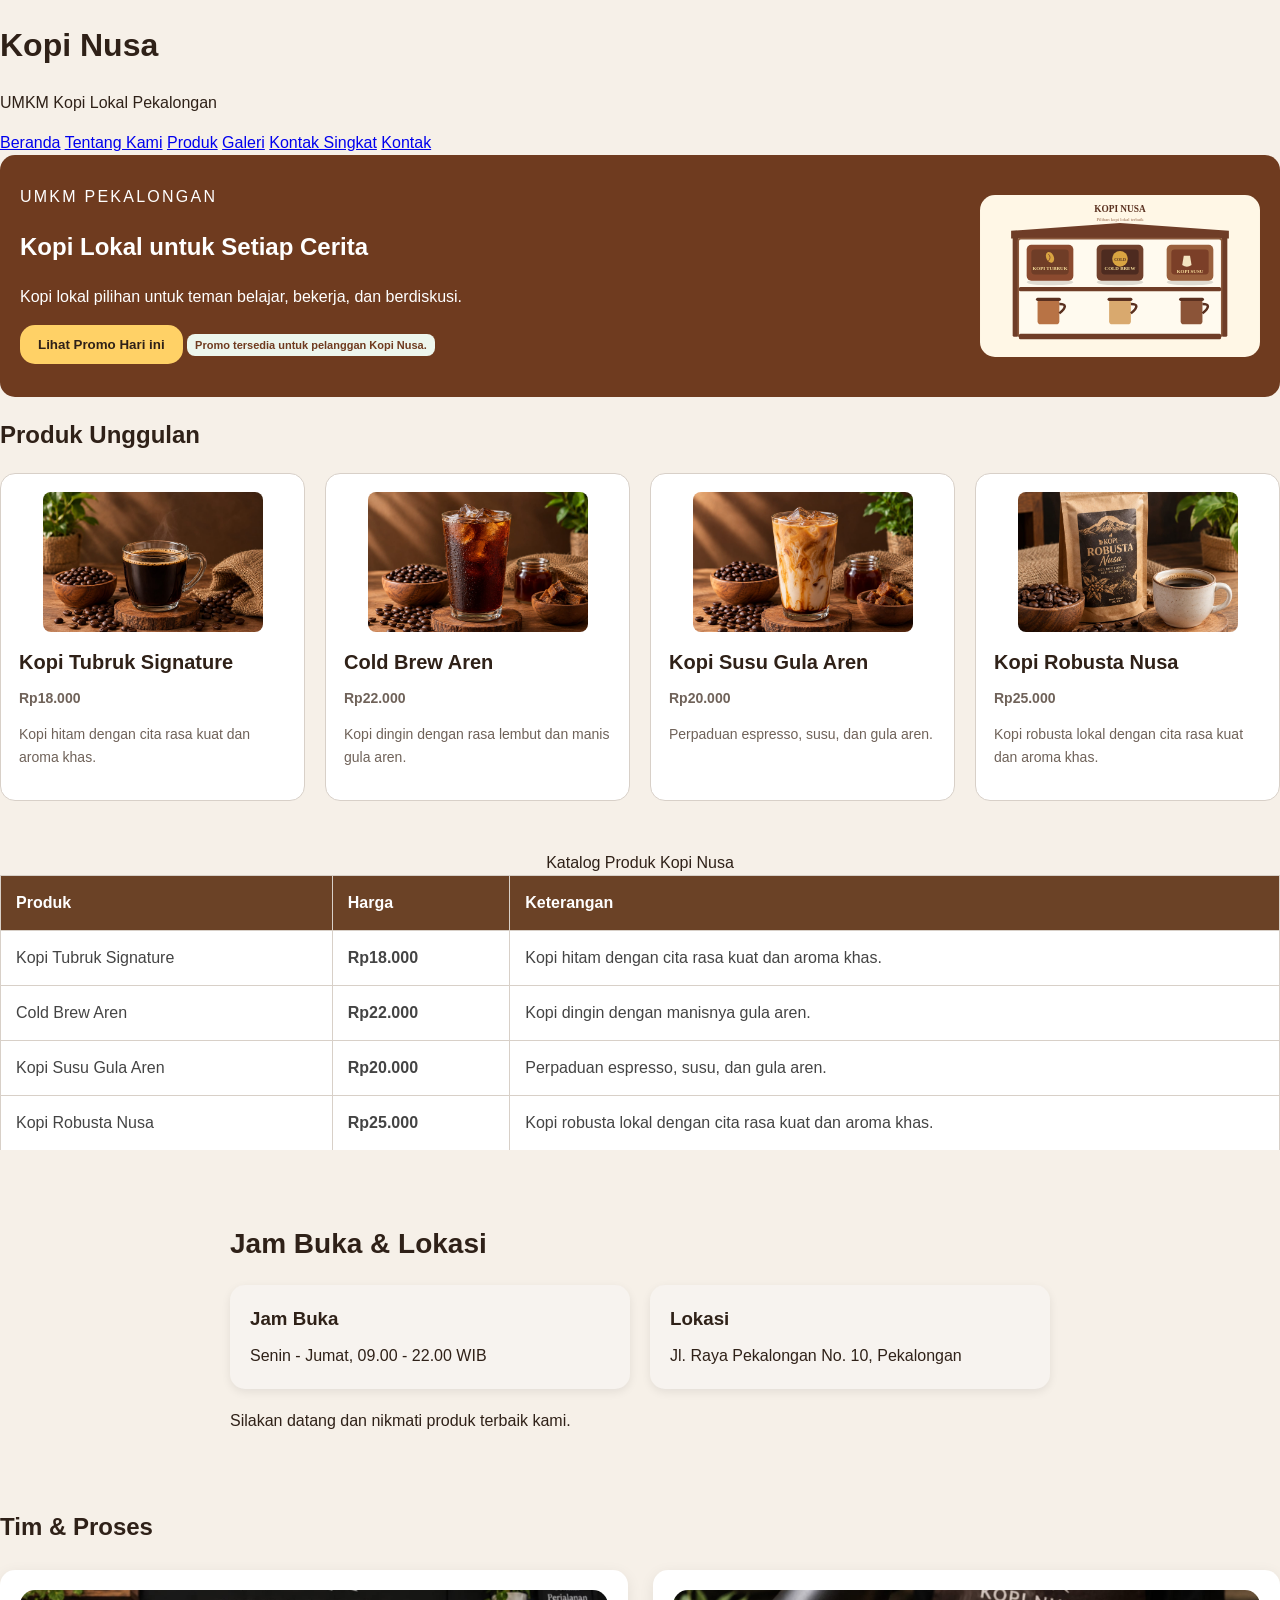
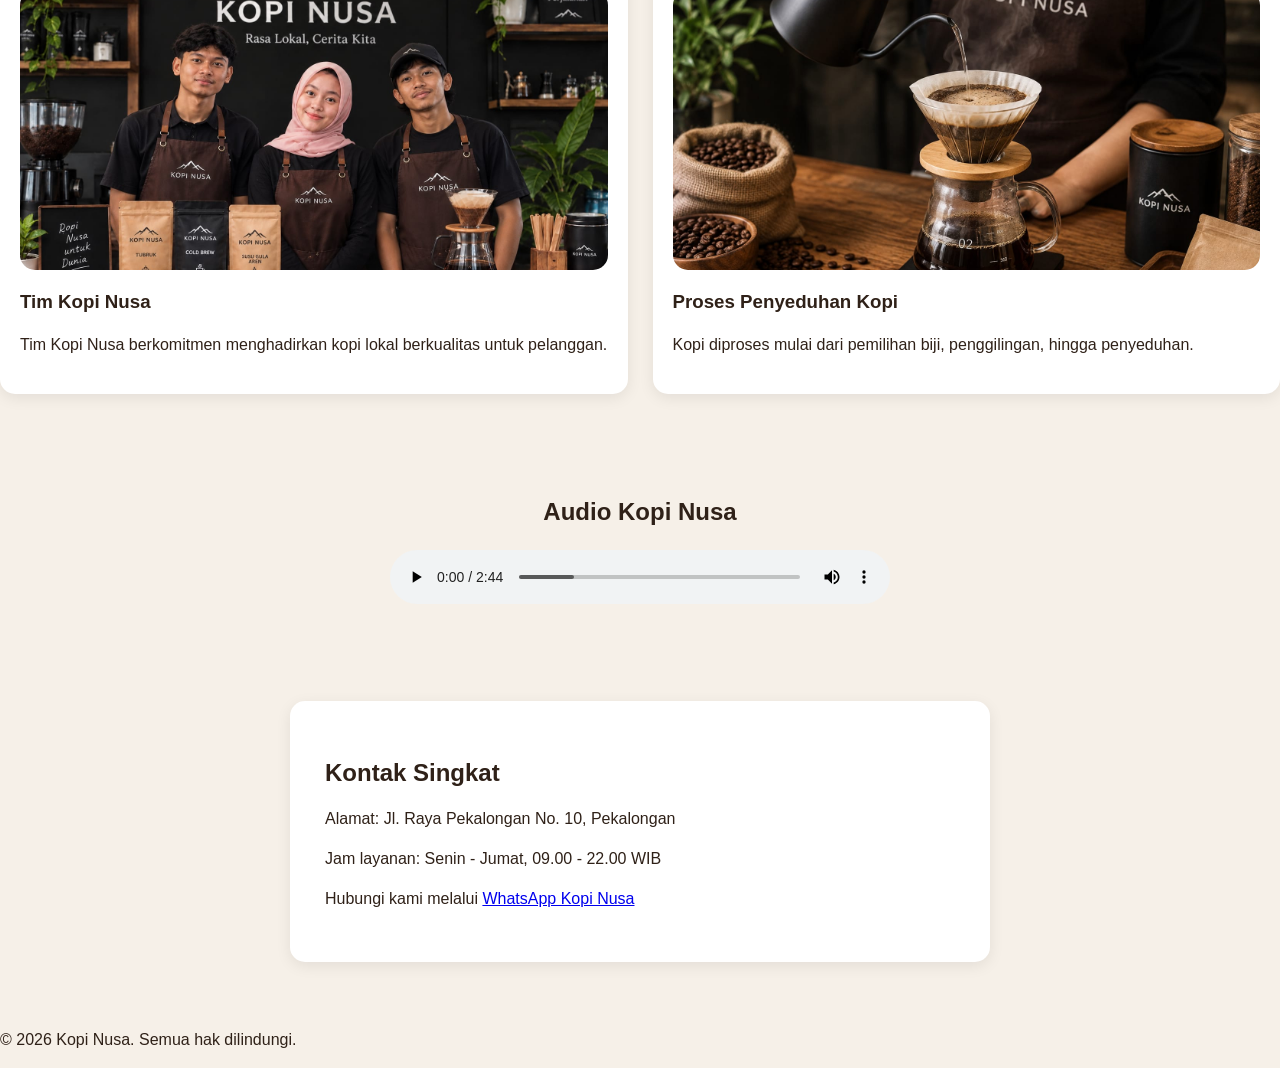
==== commit b5e385ee: "P06: implementasi layout Grid dan Flexbox" ====
--- a/index.html
+++ b/index.html
@@ -28,13 +28,15 @@
 <main>
 
 <section class="hero">
-    <div class="container">
+    <div class="hero-content">
         <p class="eyebrow">UMKM Pekalongan</p>
         <h2>Kopi Lokal untuk Setiap Cerita</h2>
         <p>Kopi lokal pilihan untuk teman belajar, bekerja, dan berdiskusi.</p>
-        <button id="promoButton"type="button">Lihat Promo Hari ini</button>
+        <button id="promoButton"type="button">Lihat Promo Hari ini</button>   
         <p class="status-success"> Promo tersedia untuk pelanggan Kopi Nusa.</p>
     </div>
+
+    <img class="hero-image" src="assets/images/etalase-kopi.svg" alt="Etalase Kopi Nusa berisi kemasan kopi lokal" />
 </section>
 
 <section class="produk-section"id="produk">
@@ -76,7 +78,7 @@
 </section>
 
 <section class="katalog-section">
-    <div class="container">=
+    <div class="container">
         <table>
             <caption> Katalog Produk Kopi Nusa</caption>
             <thead>
--- a/css/style.css
+++ b/css/style.css
@@ -38,11 +38,21 @@
 }
 
 .hero {
+    display: grid;
+    grid-template-columns: 1fr 280px;
+    gap: var(--space-4);
+    align-items: center;
     padding: 30px 20px;
     color: white;
     background: var(--color-primary);
     border-radius: var(--radius-md);
 }
+
+.hero-image { 
+    width: 280px; 
+    border-radius: var(--radius-md);    
+}
+
 
 .eyebrow {
     margin: 0 0 8px;
@@ -105,8 +115,7 @@
 .produk {
     display: grid;
     grid-template-columns: repeat(4, 1fr);
-    gap: 15px;
-    flex-wrap: wrap;
+    gap: 20px;
 }
 
 .card {
@@ -132,14 +141,12 @@
     margin: 5px 0 10px;
 }
 
-.hero-image {
-    width: 220px;
-    height: 140px;
-    object-fit: cover;
-    display: block;
-    margin: 10px auto;
-    border-radius: var(--radius-sm);
-}
+.card-actions {
+    display: flex;
+    align-items: center;
+    gap: var(--space-2);
+}
+
 
 .card img {
     width: 100%;
@@ -397,19 +404,37 @@
 }
 
 .nav ul {
+    list-style: none;
+    display: flex;
+    flex-wrap: wrap;
+    align-items: center;
+    gap: 12px;
     padding: 0;
     margin: 0;
     list-style: none;
 }
 
 .nav li {
-    display: inline-block;
-    margin-right: 12px;
+    margin-right: 0;
+}
+
+.nav a {
+    color: var(--color-primary-strong);
+    text-decoration: none;
+    font-weight: 600;
+    padding: 6px 8px;
+    border-radius: var(--radius-sm);
+}
+
+.nav a:hover {
+    color: var(--color-primary);
+    background: var(--color-accent);
 }
 
 .nav a[aria-current="page"] {
     font-weight: 800;
 }
+
 
 a:focus-visible,
 button:focus-visible,
@@ -479,4 +504,4 @@
     border-radius: var(--radius-sm);
     font-size: 12px;
     font-weight: 700;
-}+}
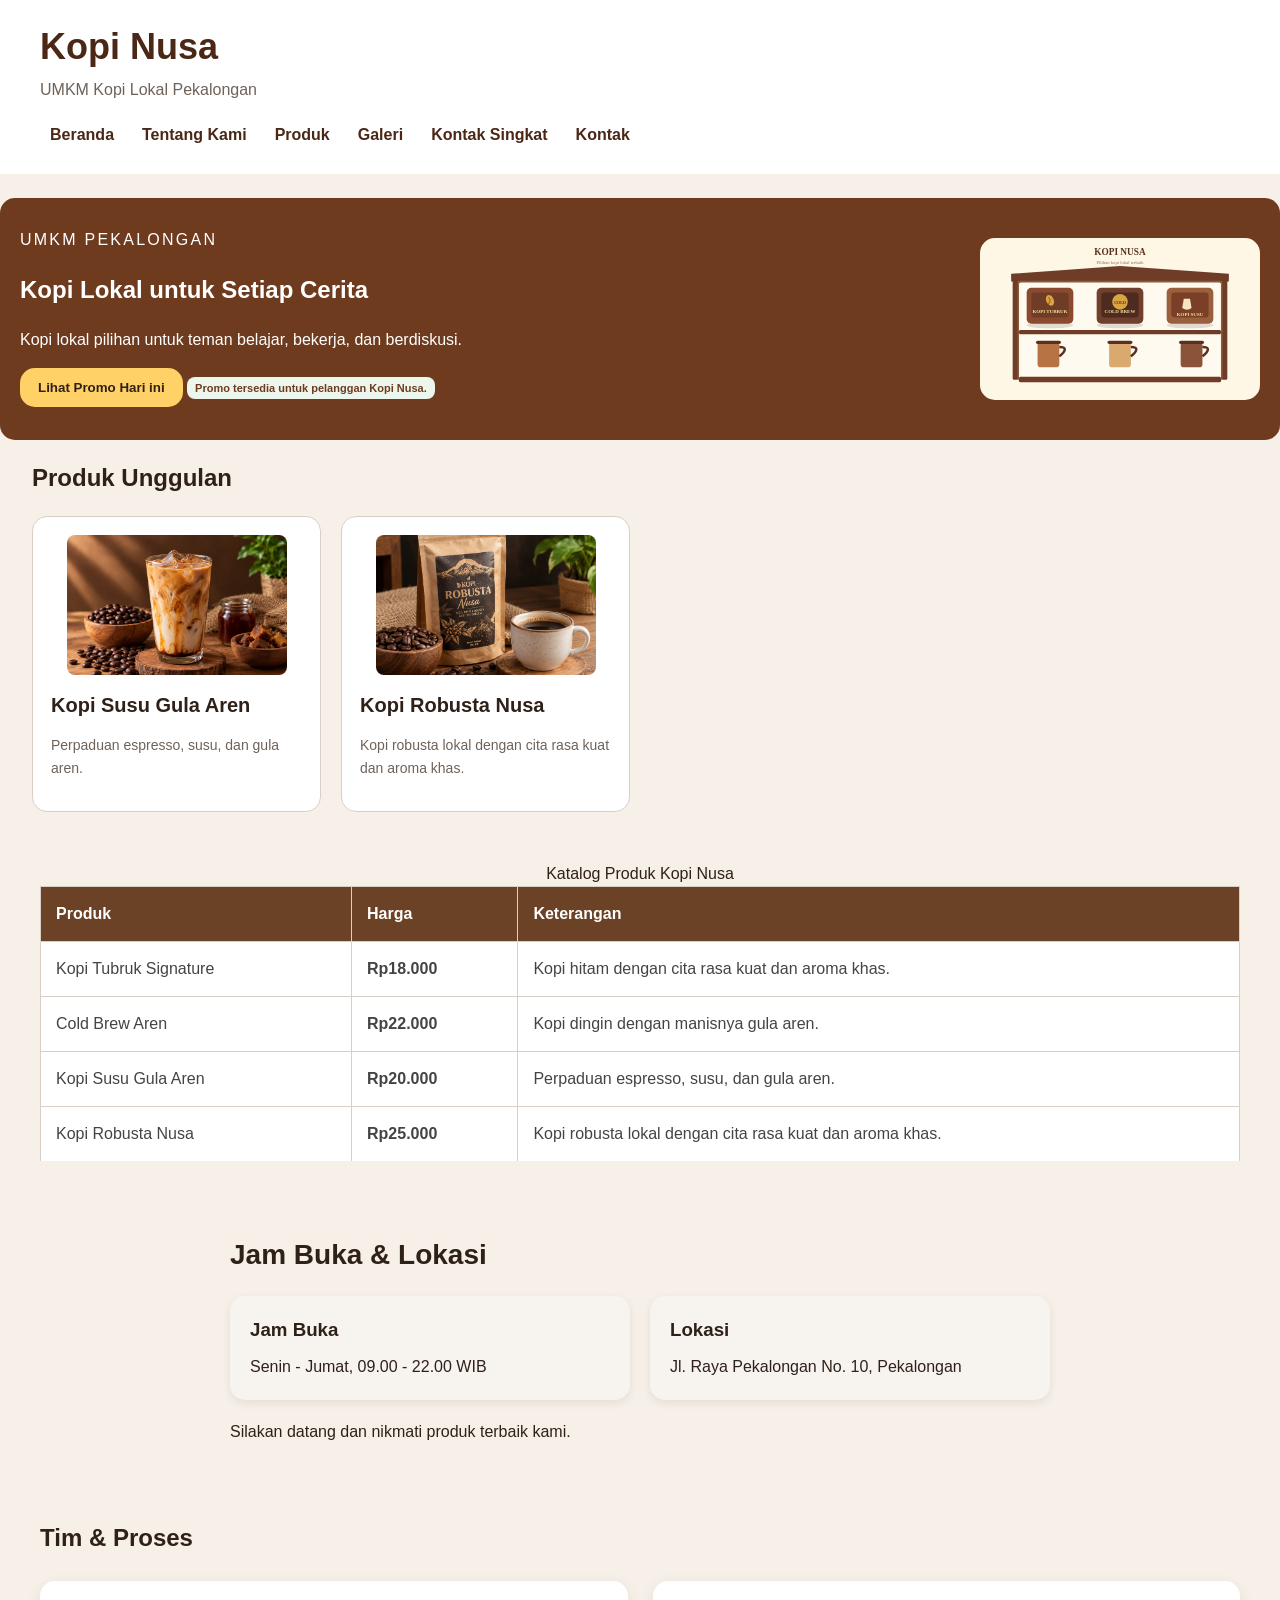
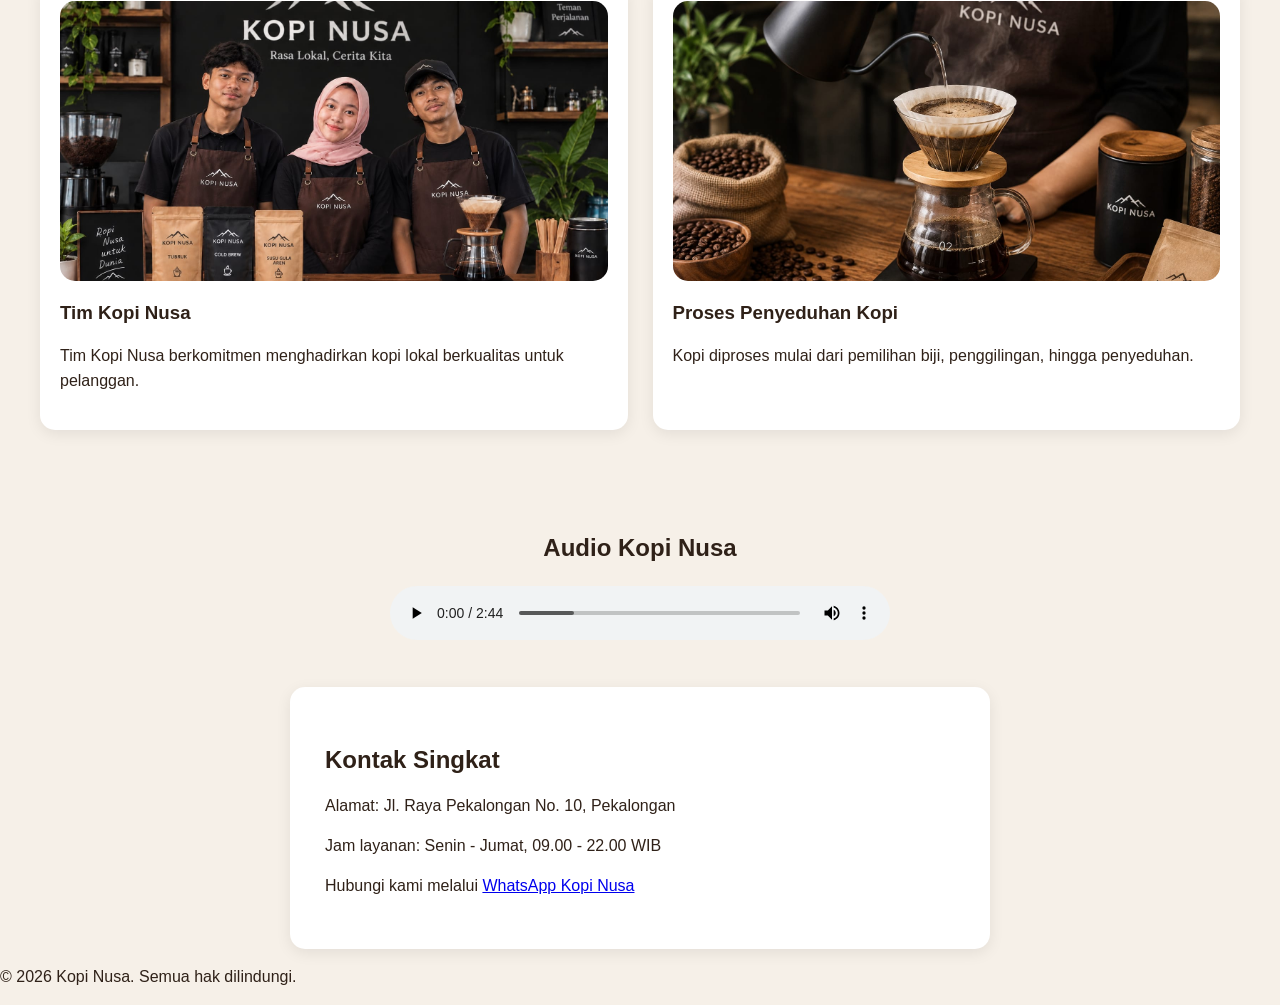
==== commit b77d5ccf: "Finalisasi responsive website P07" ====
--- a/index.html
+++ b/index.html
@@ -31,7 +31,7 @@
     <div class="hero-content">
         <p class="eyebrow">UMKM Pekalongan</p>
         <h2>Kopi Lokal untuk Setiap Cerita</h2>
-        <p>Kopi lokal pilihan untuk teman belajar, bekerja, dan berdiskusi.</p>
+        <p>Kopi lokal pilihan untuk teman belajar, bekerja, dan berdiskusi.</p> 
         <button id="promoButton"type="button">Lihat Promo Hari ini</button>   
         <p class="status-success"> Promo tersedia untuk pelanggan Kopi Nusa.</p>
     </div>
@@ -46,30 +46,14 @@
         <div class="produk">
 
             <article class="card">
-                <img src="assets/images/kopi tubruk signature.jpeg" alt="Kopi Tubruk Signature">
-                <h3>Kopi Tubruk Signature</h3>
-                <p class="harga">Rp18.000</p>
-                <p>Kopi hitam dengan cita rasa kuat dan aroma khas.</p>
-            </article>
-
-            <article class="card">
-                <img src="assets/images/cold brew aren.jpeg" alt="Cold Brew Aren">
-                <h3>Cold Brew Aren</h3>
-                <p class="harga">Rp22.000</p>
-                <p>Kopi dingin dengan rasa lembut dan manis gula aren.</p>
-            </article>
-
-            <article class="card">
                 <img src="assets/images/kopi susu gula aren.jpeg" alt="Kopi Susu Gula Aren">
                 <h3>Kopi Susu Gula Aren</h3>
-                <p class="harga">Rp20.000</p>
                 <p>Perpaduan espresso, susu, dan gula aren.</p>
             </article>
 
             <article class="card">
                 <img src="assets/images/kopi robusta.jpeg" alt="Kopi Robusta Nusa">
                 <h3>Kopi Robusta Nusa</h3>
-                <p class="harga">Rp25.000</p>
                 <p>Kopi robusta lokal dengan cita rasa kuat dan aroma khas.</p>
             </article>
 
--- a/css/style.css
+++ b/css/style.css
@@ -32,24 +32,51 @@
 }
 
 .page {
-    max-width: 920px;
-    margin: 0 auto;
-    padding: 32px 20px;
+    width: min(1200px, calc(100% - 32px));
+    max-width: 1200px;
+    margin: auto;
+    box-sizing: border-box;
+}
+
+.produk-section .container {
+    width: 100%;
+    max-width: 100%;
+    margin: 0;
+    padding-left: 32px;
+    padding-right: 32px;
+    box-sizing: border-box;
+}
+
+
+.page .hero {
+    width: 100%;
+    max-width: 100%;
+    margin-left: 0;
+    margin-right: 0;
+    box-sizing: border-box;
 }
 
 .hero {
     display: grid;
-    grid-template-columns: 1fr 280px;
+    grid-template-columns:minmax(0, 1fr) 280px;
     gap: var(--space-4);
     align-items: center;
     padding: 30px 20px;
     color: white;
     background: var(--color-primary);
     border-radius: var(--radius-md);
-}
+    width: 100%;
+    min-width: 0;
+    box-sizing: border-box;
+    margin: 24px 0 0;
+}
+   
 
 .hero-image { 
-    width: 280px; 
+    width: 100%; 
+    max-width: 280px;
+    height: auto;
+    display: block;
     border-radius: var(--radius-md);    
 }
 
@@ -291,13 +318,22 @@
     padding: 50px 20px;
 }
 
-.kontak-section .container {
+.kontak-section {
     max-width: 700px;
     margin: 0 auto;
     background: var(--color-surface);
     padding: 35px;
-    border-radius: var(--radius-md);
+    border-radius:  var(--radius-md);
     box-shadow: 0 4px 15px rgba(0, 0, 0, 0.08);
+}
+
+.container {
+    max-width: 1200px;
+    margin-left: auto;
+    margin-right: auto;
+    padding-left: 0px;
+    padding-right: 0px;
+    box-sizing: border-box;
 }
 
 .kontak-section h2 {
@@ -385,20 +421,28 @@
 }
 
 .site-header {
-    padding: 16px 20px;
-    background: var(--color-surface);
+    padding: 20px 0;
+    background: #ffffff;
     border-bottom: 1px solid var(--color-border);
 }
 
+.site-header .subtitle {
+    margin: 0 0 8px;
+    color: var(--color-muted);
+    font-size: 16px;
+    line-height: 1.5;
+}
+
 .nav {
-    max-width: 920px;
+    max-width: 1200px;
     margin: 0 auto;
 }
 
 .brand {
     display: inline-block;
-    margin-bottom: 8px;
+    margin-bottom: 4px;
     color: var(--color-primary-strong);
+    font-size: clamp(28px, 5vw, 36px);
     font-weight: 800;
     text-decoration: none;
 }
@@ -419,6 +463,8 @@
 }
 
 .nav a {
+    display: inline-block;
+    padding: 7px 10px;
     color: var(--color-primary-strong);
     text-decoration: none;
     font-weight: 600;
@@ -427,7 +473,6 @@
 }
 
 .nav a:hover {
-    color: var(--color-primary);
     background: var(--color-accent);
 }
 
@@ -505,3 +550,90 @@
     font-size: 12px;
     font-weight: 700;
 }
+
+.badge .hemat .segar {
+    background: transparent;
+}
+
+.header {
+    padding: 20px 0;
+    background: #ffffff;
+    border-bottom: var(--color-border);
+}
+
+.header .container > h1 {
+    margin: 0 0 4px;
+    color: var(--color-primary-strong);
+    font-size: clamp(28px, 5vw, 36px);
+}
+
+.header .container > p {
+    margin: 0 0 14px;
+    color: var(--color-muted);
+}
+
+.header nav {
+    display: flex;
+    flex-wrap: wrap;
+    align-items: center;
+    gap: 8px;
+}
+
+.header nav a {
+    display: inline-block;
+    padding: 7px 10px;
+    color: var(--color-primary-strong);
+    text-decoration: none;
+    font-weight: 600;
+    border-radius: var(--radius-sm);
+}
+
+@media (max-width: 599px) {
+    .produk {
+        grid-template-columns: minmax(0, 1fr);
+    }
+
+    .tim-proses {
+        grid-template-columns: minmax(0, 1fr);
+    }
+
+    .hero {
+        grid-template-columns: minmax(0, 1fr);
+    }
+
+    .info-card {
+        flex-direction: column;
+    }
+
+    .info-section {
+        padding-left: 16px;
+        padding-right: 16px;
+        box-sizing: border-box;
+    }
+
+    img {
+        max-width: 100%;
+    }
+}
+
+@media (min-width: 600px) {
+    .produk,
+    .tim-proses {
+        grid-template-columns: repeat(2, minmax(0, 1fr));
+    }
+
+    .info-card {
+        flex-direction: row;
+    }
+}
+
+@media (min-width: 900px) {
+    .produk {
+        grid-template-columns: repeat(4, minmax(0, 1fr));
+    }
+
+    .hero {
+        grid-template-columns: minmax(0, 1fr) 280px;
+    }
+}
+
